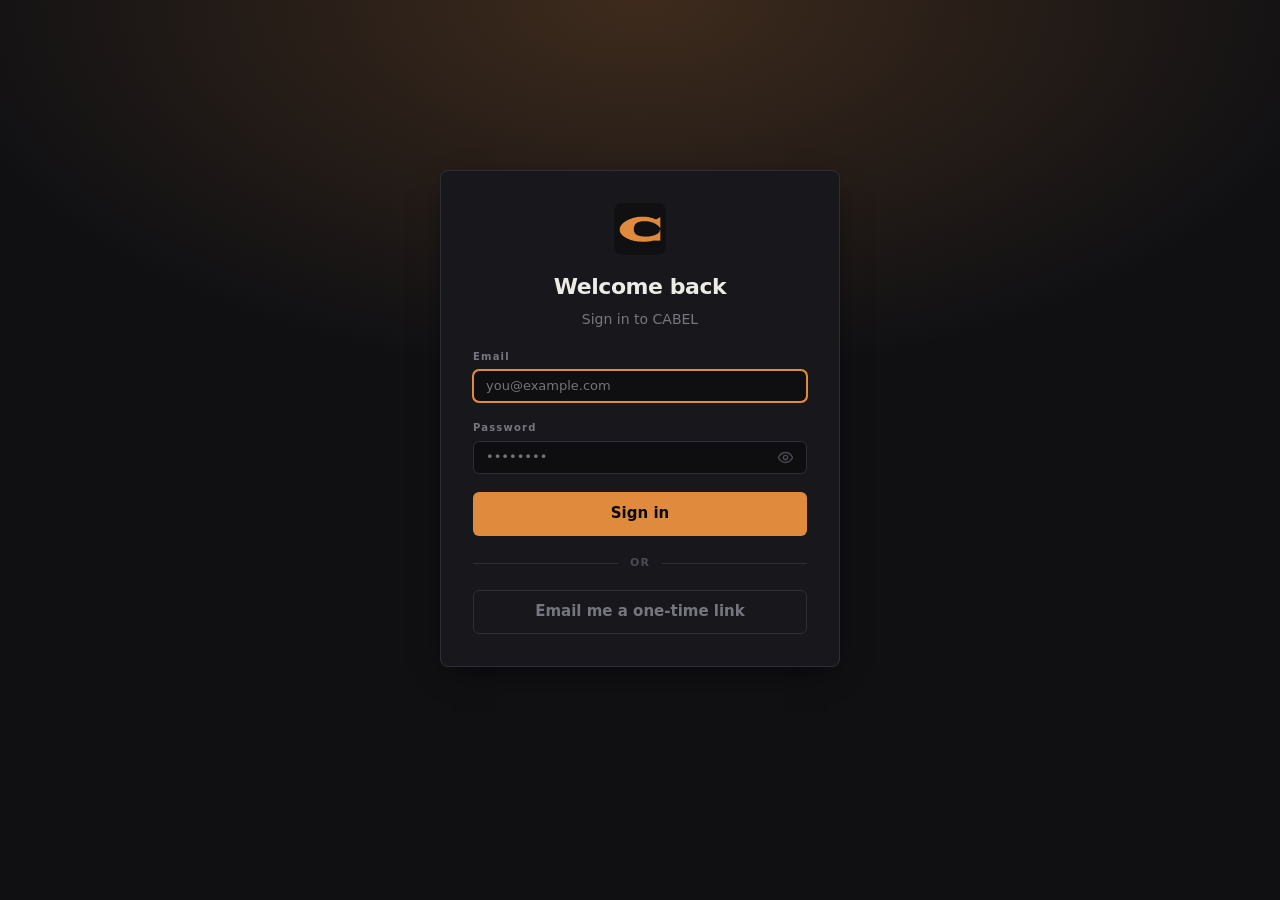
==== bench/index.html @ 90ba2bc7 "deploy from cabel@b7738bf6b4513d000be53dd8ce4eddeb508277c8 abel-cameron/cabel@b7738bf6b4513d000be53d" ====
<!doctype html>
<script type="module" crossorigin src="/bench/assets/index-CCemRium.js"></script>
<link rel="stylesheet" crossorigin href="/bench/assets/index-CZ8LJmXN.css">

<meta charset="utf-8" />
<meta name="viewport" content="width=device-width, initial-scale=1" />
<meta name="theme-color" content="#101013" />
<link rel="manifest" href="/manifest.webmanifest" />
<link rel="icon" href="/icons/favicon-32.png" sizes="32x32" />
<link rel="icon" href="/icons/favicon-16.png" sizes="16x16" />
<link rel="apple-touch-icon" href="/icons/apple-touch-icon.png" />
<meta name="apple-mobile-web-app-capable" content="yes" />
<meta name="apple-mobile-web-app-status-bar-style" content="black-translucent" />
<meta name="apple-mobile-web-app-title" content="CABEL" />
<title>Bench — CABEL</title>
<style>
  /* Inline so the canvas is already the right colour on the very first paint.
     The linked stylesheet arrives too late: until it does the browser paints
     its default white, which reads as a flash on every navigation. */
  :root { color-scheme: dark; background: #101013; }
  :root.light { color-scheme: light; background: #f4f6f9; }

  /* Also inline, and for the same reason: a cross-document view transition is
     only honoured if the opt-in is parsed before the incoming document's first
     render. From the linked stylesheet it sometimes arrives in time and
     sometimes doesn't, which is what made the flash intermittent. */
  @view-transition { navigation: auto; }
</style>
<script>
  // Before first paint, so a light-mode user doesn't see a dark flash while the
  // bundle loads. shell.js re-applies the same class once it's running.
  try {
    if (localStorage.getItem("cabel.theme") === "light")
      document.documentElement.classList.add("light");
  } catch {}
</script>
<div id="app"></div>
<script>
  // Absolute paths above and here: the manifest, icons and worker all live at
  // the deployed root, not under /bench/. They 404 on the dev server, which is
  // harmless.
  if ("serviceWorker" in navigator) {
    addEventListener("load", () => navigator.serviceWorker.register("/sw.js"));
  }
</script>
---- bench/assets/index-CZ8LJmXN.css ----
:root{color-scheme:dark;--ink: #08080a;--coal: #101013;--graphite: #18181c;--iron: #22222a;--steel: #2e2e38;--gunmetal: #4a4a55;--ash: #76767f;--paper: #ecebe5;--sodium: #e08a3e;--sodium-hot: #f4a24f;--sodium-glow: rgba(224, 138, 62, .22);--bg: var(--coal);--bg-sidebar: var(--ink);--bg-surface: var(--graphite);--bg-card: var(--iron);--bg-active: rgba(236, 235, 229, .06);--bg-input: rgba(8, 8, 10, .55);--line: var(--steel);--brand: var(--sodium);--brand-hover: var(--sodium-hot);--brand-glow: var(--sodium-glow);--brand-wash: rgba(224, 138, 62, .09);--on-brand: var(--ink);--text: var(--paper);--text-muted: var(--ash);--text-faint: var(--gunmetal);--danger: #ef4444;--ok: #2fa876;--warn: var(--sodium);--info: #5b8bc4;--pending: #a855f7;--danger-wash: color-mix(in srgb, var(--danger) 14%, transparent);--danger-edge: color-mix(in srgb, var(--danger) 35%, transparent);--danger-text: color-mix(in srgb, var(--danger) 72%, var(--text));--scrim: color-mix(in srgb, var(--ink) 60%, transparent);--font: ui-sans-serif, system-ui, -apple-system, "Segoe UI", Roboto, sans-serif;--font-mono: ui-monospace, SFMono-Regular, Menlo, monospace;--radius-sm: 6px;--radius-md: 8px;--shadow: 0 10px 30px -10px rgba(0, 0, 0, .7);--transition: .2s cubic-bezier(.4, 0, .2, 1);--sidebar-width: 232px;--control-font: 13px;--control-line: 1.45;--control-pad-y: 6px;--control-pad-x: 12px;--control-radius: var(--radius-sm);--pad-surface: 15px 17px;--pad-panel: 15px;--gap-grid: 14px}:root.light{color-scheme:light;--bg: #f4f6f9;--bg-sidebar: #ffffff;--bg-surface: #ffffff;--bg-card: #ffffff;--bg-active: rgba(29, 67, 135, .06);--bg-input: #f0f3f8;--line: rgba(36, 42, 105, .14);--brand: #1d4387;--brand-hover: #242a69;--brand-glow: rgba(29, 67, 135, .15);--brand-wash: rgba(29, 67, 135, .07);--on-brand: #ffffff;--text: #1e2538;--text-muted: #63728e;--text-faint: #94a3b8;--ok: #10b981;--warn: #d08a1a;--pending: #9333ea;--shadow: 0 10px 30px -10px rgba(36, 42, 105, .15)}html{background:var(--bg)}*{box-sizing:border-box;scrollbar-width:thin;scrollbar-color:var(--line) transparent}*::-webkit-scrollbar{width:10px;height:10px}*::-webkit-scrollbar-track{background:transparent}*::-webkit-scrollbar-thumb{background:var(--line);border:2px solid transparent;border-radius:var(--radius-sm);background-clip:padding-box}*::-webkit-scrollbar-thumb:hover{background:var(--text-faint);background-clip:padding-box}body{margin:0;min-height:100dvh;background:var(--bg);color:var(--text);font:16px/1.6 var(--font);cursor:default}input,textarea{cursor:auto}.shell,.auth{-webkit-user-select:none;user-select:none}input,textarea,[contenteditable=true],[contenteditable=plaintext-only],.selectable{-webkit-user-select:text;user-select:text}h1{font-size:20px;font-weight:600;margin:0;letter-spacing:-.01em}p.sub{margin:0 0 22px;color:var(--text-muted);font-size:14px}:focus-visible{outline:2px solid var(--brand);outline-offset:2px}.shell{display:flex;min-height:100dvh}.sidebar{width:var(--sidebar-width);flex:0 0 auto;background:var(--bg-sidebar);border-right:1px solid var(--line);padding:22px 14px;display:flex;flex-direction:column;gap:26px}@media (min-width: 721px){.sidebar{position:sticky;top:0;height:100dvh}.sidebar .nav{flex:1 1 auto;min-height:0;overflow-y:auto}}.brand{display:flex;align-items:center;gap:10px;padding:0 8px;color:var(--text);text-decoration:none;font:600 13px/1 var(--font-mono);letter-spacing:.22em}.brand-mark{width:26px;height:26px;flex:0 0 auto;border-radius:var(--radius-sm);display:block}.nav{display:grid;grid-template-columns:minmax(0,1fr);gap:2px}.nav a{display:flex;align-items:center;gap:10px;min-width:0;padding:9px 10px;border-radius:var(--radius-sm);color:var(--text-muted);text-decoration:none;font-size:14px;font-weight:500;transition:color var(--transition),background var(--transition)}.nav a:before{content:"";width:6px;height:6px;flex:0 0 auto;border-radius:50%;background:currentColor;opacity:.5}.nav a:hover,.nav a.active{background:var(--bg-active);color:var(--text)}.nav a.active:before{background:var(--brand);opacity:1}.nav-sub{display:grid;grid-template-columns:minmax(0,1fr);gap:2px;margin:4px 0 10px 14px;padding-left:8px;border-left:1px solid var(--line)}.nav-sub a{font-size:13px;padding:7px 10px}.nav-sub .nav-label{margin:12px 0 4px}.nav-sub .nav-label:first-child{margin-top:4px}.nav a:has(.nav-code):before{display:none}.nav-text{min-width:0;overflow:hidden;text-overflow:ellipsis;white-space:nowrap}.nav-label{margin:18px 0 6px;padding:0 10px;font-size:10px;font-weight:700;letter-spacing:.12em;color:var(--text-faint)}.nav-label:first-child{margin-top:0}.nav-code{flex:0 0 auto;padding:2px 6px;border:1px solid var(--line);border-radius:var(--radius-sm);background:var(--bg-active);color:var(--text-muted);font:700 10px/1.4 var(--font-mono);letter-spacing:.04em}.nav a.active .nav-code{border-color:var(--brand);color:var(--brand)}.rail-tip{position:fixed;z-index:60;transform:translateY(-50%);padding:5px 9px;border:1px solid var(--line);border-radius:var(--radius-sm);background:var(--bg-surface);color:var(--text);font:600 12px/1.3 var(--font);white-space:nowrap;box-shadow:var(--shadow);opacity:0;pointer-events:none;transition:opacity var(--transition)}.rail-tip.on{opacity:1}@media (max-width: 720px){.rail-tip{display:none}}.sidebar-top{display:flex;align-items:center;justify-content:space-between;gap:10px}.sidebar .nav{flex:1 1 auto;align-content:start}.sidebar-toggle{display:grid;place-items:center;padding:6px;flex:0 0 auto}.sidebar-toggle svg{width:18px;height:18px}.shell.collapsed .sidebar{width:62px;padding:22px 8px;align-items:stretch}.shell.collapsed .sidebar-top{flex-direction:column;gap:14px}.shell.collapsed .brand{justify-content:center;padding:0}.shell.collapsed .brand-text,.shell.collapsed .nav-text,.shell.collapsed .account-email,.shell.collapsed .account-btn .caret{display:none}.shell.collapsed .nav a{justify-content:center;gap:0;padding:9px 0}.shell.collapsed .nav a:before{display:none}.shell.collapsed .nav a:not(:has(.nav-code)):after{content:attr(data-initial);font:700 12px/1 var(--font-mono)}.shell.collapsed .nav-sub{margin:4px 0;padding-left:0;border-left:none}.shell.collapsed .nav-label{height:1px;margin:12px 10px;padding:0;overflow:hidden;text-indent:-999px;background:var(--line)}.shell.collapsed .account-btn{justify-content:center;padding:5px}.shell.collapsed .account-menu{width:248px;min-width:248px}.shell.collapsed .page-title{padding-left:28px}.main{flex:1 1 auto;min-width:0;display:flex;flex-direction:column;background:radial-gradient(70% 45% at 50% 0%,var(--brand-wash),transparent 70%) no-repeat fixed,var(--bg)}.page-title{padding:18px 20px 0;font-size:18px}.shell.collapsed .page-title{padding-left:60px}.content{padding:20px;width:100%;max-width:640px}.dash-head{display:flex;align-items:flex-end;justify-content:space-between;gap:16px;flex-wrap:wrap;margin-bottom:22px}.dash-head h1{font-size:26px;font-weight:700;letter-spacing:-.02em}.dash-head .sub{margin:4px 0 0}.dash{display:grid;grid-template-columns:repeat(3,minmax(0,1fr));gap:var(--gap-grid)}.dash .span-2{grid-column:span 2}.dash .span-3{grid-column:1 / -1}@media (max-width: 1200px){.dash{grid-template-columns:repeat(2,minmax(0,1fr))}.dash .span-2{grid-column:span 1}}@media (max-width: 760px){.dash{grid-template-columns:minmax(0,1fr)}.dash .span-2{grid-column:span 1}}.dash-card{display:flex;flex-direction:column;padding:var(--pad-surface);border:1px solid var(--line);border-radius:var(--radius-md);background:var(--bg-surface);box-shadow:var(--shadow)}.dash-card.is-quiet{align-self:start;padding-block:14px}.dash-card.is-quiet .dash-card-head{margin-bottom:6px}.dash-card.is-quiet .dash-meta{margin-top:10px;padding-top:9px}.dash-card>:last-child{margin-bottom:0}.dash-card-head{display:flex;align-items:center;justify-content:space-between;gap:10px;margin-bottom:14px}.dash-card-head h2{margin:0;font-size:14px;font-weight:700;letter-spacing:.02em}.dash-empty{margin:0;color:var(--text-faint);font-size:13px}.dash-list{list-style:none;margin:0;padding:0;display:grid;grid-template-columns:minmax(0,1fr);gap:2px}.dash-list a{display:flex;align-items:center;gap:10px;min-width:0;padding:9px 10px;margin:0 -10px;border-radius:var(--radius-sm);color:inherit;text-decoration:none}.dash-list a:hover{background:var(--bg-active)}.dash-title{flex:1 1 auto;min-width:0;font-size:14px;overflow:hidden;text-overflow:ellipsis;white-space:nowrap}.dash-list .code-chip,.dash-list .matrix-badge,.dash-list .due,.dash-list .page-count{flex:0 0 auto}.dash-when{flex:0 1 auto;min-width:0;overflow:hidden;text-overflow:ellipsis;white-space:nowrap;font-size:12px;color:var(--text-faint)}.dash-list li.two-up{display:flex;align-items:center;gap:6px}.dash-list li.two-up>a:first-child{flex:1 1 auto;min-width:0}.task-chip{flex:0 0 auto;display:inline-flex;align-items:center;gap:5px;padding:3px 9px;border:1px solid var(--line);border-radius:var(--radius-sm);background:none;color:var(--text-muted);font:inherit;font-size:11px;font-weight:600;line-height:1.6;white-space:nowrap;text-decoration:none;cursor:pointer}.task-chip:hover{border-color:var(--brand);color:var(--brand)}.task-chip[disabled]{opacity:.5;cursor:default}.dash-list a.task-chip{margin:0}.task-chip.linked{border-color:var(--tc);color:var(--tc)}.task-chip.linked:before{content:"";width:7px;height:7px;border-radius:50%;background:var(--tc)}.dash-stats{display:grid;grid-template-columns:repeat(2,minmax(0,1fr));gap:8px}.dash-stat{display:grid;gap:2px;padding:9px 12px;border:1px solid var(--line);border-left:3px solid var(--col-indicator, var(--line));border-radius:var(--radius-sm);background:var(--bg-card);color:inherit;text-decoration:none}.dash-stat:hover{border-color:var(--brand)}.dash-stat b{font-size:19px;font-weight:700;line-height:1.1}.dash-stat span{font-size:11px;font-weight:600;color:var(--text-muted)}.dash-meta{display:flex;flex-wrap:wrap;gap:12px;margin-top:14px;padding-top:12px;border-top:1px solid var(--line);font-size:12px;color:var(--text-muted)}.dash-meta a{color:inherit}.dash-chips{display:flex;flex-wrap:wrap;gap:8px}a.code-chip{text-decoration:none}a.code-chip:hover{border-color:var(--brand);color:var(--brand)}.auth{display:grid;place-items:center;min-height:100dvh;padding:32px 20px calc(32px + 7vh);background:radial-gradient(80% 60% at 50% 0%,var(--brand-glow),transparent 70%),var(--bg)}.auth-card{display:grid;gap:18px;width:100%;max-width:400px;padding:32px;border:1px solid var(--line);border-radius:var(--radius-md);background:var(--bg-surface);box-shadow:var(--shadow)}.auth-head{display:grid;justify-items:center;gap:4px;text-align:center}.auth-mark{border-radius:var(--radius-md);margin-bottom:10px}.auth-head h1{font-size:22px;font-weight:700;letter-spacing:-.02em}.auth-head .sub{margin:0}button.block{width:100%;height:44px;font-size:15px}.input-affix{position:relative}.input-affix input{padding-right:44px}.affix-btn{position:absolute;top:50%;right:6px;transform:translateY(-50%);display:grid;place-items:center;width:32px;height:32px;padding:0;border:none;border-radius:var(--radius-sm);background:none;color:var(--text-faint);cursor:pointer}.affix-btn svg{width:17px;height:17px}.affix-btn:hover{background:var(--bg-active);color:var(--text)}.affix-btn.on{color:var(--brand)}.auth-divider{display:grid;grid-template-columns:1fr auto 1fr;align-items:center;gap:12px;color:var(--text-faint);font-size:11px;font-weight:700;letter-spacing:.1em;text-transform:uppercase}.auth-divider:before,.auth-divider:after{content:"";height:1px;background:var(--line)}.auth-card .msg{margin:0;min-height:0;text-align:center}.auth-card .msg:empty{display:none}.mobile-bar,.sidebar-backdrop{display:none}@media (max-width: 720px){.shell{flex-direction:column}.mobile-bar{display:flex;align-items:center;gap:12px;position:sticky;top:0;z-index:20;padding:10px 14px;background:var(--bg-sidebar);border-bottom:1px solid var(--line)}.mobile-bar .brand{padding:0;font-size:12px}.mobile-bar .brand-mark{width:24px;height:24px}.sidebar{position:fixed;top:0;bottom:0;left:0;z-index:40;width:min(280px,82vw);transform:translate(-100%);transition:transform var(--transition);overflow-y:hidden}.sidebar .nav{flex:1 1 auto;min-height:0;overflow-y:auto}.shell.drawer-open .sidebar{transform:none}.shell.collapsed .sidebar{display:flex;width:min(280px,82vw);padding:22px 14px}.shell.collapsed .brand-text,.shell.collapsed .nav-text{display:initial}.shell.collapsed .nav a{justify-content:flex-start;gap:10px;padding:9px 10px}.shell.collapsed .nav a:not(:has(.nav-code)):after{content:none}.shell.collapsed .nav a:before{display:block}.shell.collapsed .nav-label{height:auto;margin:18px 0 6px;padding:0 10px;text-indent:0;background:none}.shell.collapsed .account-btn{justify-content:flex-start;padding:5px 10px 5px 5px}.shell.collapsed .account-email{display:flex}.shell.collapsed .page-title{padding-left:16px}.sidebar .sidebar-toggle{align-self:flex-end}.sidebar-backdrop{display:block;position:fixed;top:0;right:0;bottom:0;left:0;z-index:30;background:var(--scrim);opacity:0;pointer-events:none;transition:opacity var(--transition)}.shell.drawer-open .sidebar-backdrop{opacity:1;pointer-events:auto}.page-title{padding:18px 16px 0}.content{padding:18px 16px}}@media (prefers-reduced-motion: reduce){.sidebar,.sidebar-backdrop{transition:none}}.account{position:relative;flex:0 0 auto}.account-btn{width:100%;display:flex;align-items:center;gap:8px;padding:5px 10px 5px 5px;border-radius:var(--radius-sm);border:1px solid var(--line);background:var(--bg-surface);color:var(--text-muted);font:600 13px var(--font);cursor:pointer;transition:color var(--transition),border-color var(--transition)}.account-btn:hover{color:var(--text);border-color:var(--brand)}.avatar{width:26px;height:26px;flex:0 0 auto;border-radius:50%;background:var(--brand);color:var(--on-brand);display:flex;align-items:center;justify-content:center;font:700 11px/1 var(--font)}.avatar.lg{width:38px;height:38px;font-size:15px}.account-email{flex:1 1 auto;min-width:0;text-align:left;overflow:hidden;text-overflow:ellipsis;white-space:nowrap}.caret{flex:0 0 auto;color:var(--text-faint);transition:transform var(--transition)}.account.open .caret{transform:rotate(180deg)}.account-menu{position:absolute;bottom:calc(100% + 8px);left:0;min-width:min(248px,100%);width:100%;max-width:calc(100vw - 24px);padding:8px;border:1px solid var(--line);border-radius:var(--radius-md);background:var(--bg-card);box-shadow:var(--shadow);display:none;z-index:10}.account.open .account-menu{display:block}.account-head{display:flex;align-items:center;gap:10px;padding:8px 8px 12px;margin-bottom:6px;border-bottom:1px solid var(--line)}.account-head>div{min-width:0}.account-name,.account-sub{max-width:100%;overflow:hidden;text-overflow:ellipsis;white-space:nowrap}.account-name{font-size:14px;font-weight:600}.account-sub{font-size:12px;color:var(--text-muted)}.account-item{display:flex;align-items:center;gap:10px;width:100%;padding:9px 10px;border:none;border-radius:var(--radius-sm);background:none;color:var(--text-muted);font:600 13px var(--font);text-align:left;cursor:pointer;transition:color var(--transition),background var(--transition)}.account-item:hover{background:var(--bg-active);color:var(--text)}.account-item svg{width:16px;height:16px;flex:0 0 auto;color:var(--text-faint)}.account-item:hover svg{color:var(--brand)}.account-item.danger:hover,.account-item.danger:hover svg{color:var(--danger)}dialog.modal{width:min(380px,calc(100vw - 32px));padding:16px;border:1px solid var(--line);border-radius:var(--radius-md);background:var(--bg-surface);color:var(--text);box-shadow:var(--shadow)}dialog.modal::backdrop{background:var(--scrim)}dialog.modal h2{font-size:15px;font-weight:600;margin:0 0 6px}.panel{padding:var(--pad-panel);border:1px solid var(--line);border-radius:var(--radius-md);background:var(--bg-surface)}.panel h2{font-size:15px;font-weight:600;margin:0 0 6px}a.card{display:block;padding:12px 14px;margin-bottom:10px;border:1px solid var(--line);border-radius:var(--radius-md);background:var(--bg-card);color:inherit;text-decoration:none;transition:border-color var(--transition)}a.card:hover{border-color:var(--brand)}a.card strong{display:block;font-weight:600}a.card span{color:var(--text-muted);font-size:14px}input,button{font:var(--control-font)/var(--control-line) var(--font);border-radius:var(--control-radius);padding:var(--control-pad-y) var(--control-pad-x);border:1px solid var(--line)}input{width:100%;background:var(--bg-input);color:var(--text)}input:focus-visible,select:focus-visible,textarea:focus-visible{border-color:var(--brand);outline-offset:-1px}button{border:none;background:var(--brand);color:var(--on-brand);font-weight:600;cursor:pointer;transition:background var(--transition)}button:hover{background:var(--brand-hover)}button[disabled]{opacity:.55;cursor:default}button.quiet{background:none;color:var(--text-muted);border:1px solid var(--line)}button.quiet:hover{background:var(--bg-active);color:var(--text)}button.link{background:none;border:none;padding:0;font-size:14px;font-weight:400;color:var(--text-muted);text-decoration:underline;cursor:pointer}button.link:hover{background:none;color:var(--text)}select,textarea{font:var(--control-font)/var(--control-line) var(--font);width:100%;padding:var(--control-pad-y) var(--control-pad-x);border:1px solid var(--line);border-radius:var(--control-radius);background:var(--bg-input);color:var(--text)}textarea{resize:vertical;line-height:1.5}button.danger-text{color:var(--danger)}button.danger-text:hover{background:var(--bg-active);color:var(--danger)}.content.wide{max-width:none}:root{--status-todo: var(--gunmetal);--status-in_progress: var(--warn);--status-waiting_on: var(--pending);--status-done: var(--ok);--status-backlog: var(--steel);--status-archived: var(--steel);--result-pass: var(--ok);--result-fail: var(--danger);--result-error: var(--warn);--result-aborted: var(--ash);--result-unknown: var(--gunmetal);--matrix-do: var(--danger);--matrix-schedule: var(--warn);--matrix-delegate: var(--info);--matrix-eliminate: var(--ash);--rsvp-accepted: var(--ok);--rsvp-tentative: var(--info);--rsvp-needs_action: var(--warn);--rsvp-declined: var(--ash);--cat-hardware: hsl(180, 95%, 55%);--cat-software: hsl(250, 95%, 75%);--cat-calibration: hsl(40, 95%, 60%);--cat-admin: hsl(210, 20%, 75%);--cat-priority: hsl(25, 100%, 68%)}:root.light{--status-todo: #1d4387}.view-head{display:flex;align-items:flex-start;justify-content:space-between;gap:16px;flex-wrap:wrap;padding:var(--pad-surface);margin-bottom:var(--gap-grid);border:1px solid var(--line);border-radius:var(--radius-md);background:var(--bg-surface);box-shadow:var(--shadow)}.view-head h2{font-size:16px;font-weight:700;margin:0 0 4px;letter-spacing:-.01em}.view-head p{margin:0;color:var(--text-muted);font-size:13px}.view-head .row{flex:0 0 auto}.view-tabs{display:flex;gap:6px;margin-bottom:var(--gap-grid);flex-wrap:wrap}.tab{flex:0 0 auto;padding:5px 12px;border:1px solid var(--line);border-radius:var(--radius-sm);background:none;color:var(--text-muted);font-size:12px;font-weight:600;white-space:nowrap;cursor:pointer}.tab.on{border-color:var(--brand);color:var(--brand);background:var(--bg-active)}.filter-bar{display:flex;align-items:center;gap:14px;flex-wrap:wrap;padding:10px 14px;margin-bottom:var(--gap-grid);border:1px solid var(--line);border-radius:var(--radius-md);background:var(--bg-surface)}.filter-group{display:flex;align-items:center;gap:8px;flex-wrap:wrap}.filter-bar.one-line{flex-wrap:nowrap;gap:14px}.filter-bar.one-line>*{flex:0 0 auto}.filter-bar.one-line .filter-group{flex-wrap:nowrap}.filter-bar.one-line input,.filter-bar.one-line select,.filter-bar.one-line button{height:32px;padding-top:0;padding-bottom:0}.filter-bar input[type=search]{width:auto;min-width:0;flex:1 1 320px}@media (max-width: 720px){.filter-bar.one-line{flex-wrap:wrap}.filter-bar.one-line input[type=search]{flex:1 1 100%}}.filter-title{font-size:11px;font-weight:700;text-transform:uppercase;letter-spacing:.08em;color:var(--text-muted)}.filter-pill{padding:4px 12px;border:1px solid var(--line);border-radius:var(--radius-sm);background:none;color:var(--text-muted);font-size:12px;font-weight:600;cursor:pointer;transition:color var(--transition),border-color var(--transition)}.filter-pill:hover{color:var(--text)}.filter-pill.on{border-color:var(--brand);color:var(--brand);background:var(--bg-active)}.kanban{display:grid;grid-template-columns:repeat(2,minmax(0,1fr));gap:var(--gap-grid);align-items:start}@media (max-width: 760px){.kanban{grid-template-columns:minmax(0,1fr)}}@media (min-width: 1500px){.kanban{grid-template-columns:repeat(4,minmax(0,1fr))}}.col{display:flex;flex-direction:column;gap:10px;min-height:340px;padding:var(--pad-panel);border:1px solid var(--line);border-radius:var(--radius-md);background:var(--bg-surface);box-shadow:var(--shadow)}.col-head{display:flex;align-items:center;justify-content:space-between;gap:8px;padding-bottom:9px;border-bottom:2px solid var(--col-indicator, var(--line))}.col-title-wrap{display:flex;align-items:center;gap:9px;min-width:0}.col-title{font-size:15px;font-weight:600;letter-spacing:-.01em}.col-count{padding:1px 8px;border:1px solid var(--line);border-radius:var(--radius-sm);background:var(--bg-active);color:var(--text-muted);font-size:11px;font-weight:700}.col-head button{padding:4px 10px;font-size:12px}.col-body{display:flex;flex-direction:column;gap:9px;min-height:340px;border-radius:var(--radius-sm);transition:background var(--transition)}.col-body.drag-over{background:var(--bg-active);outline:2px dashed var(--line);outline-offset:4px}.task{padding:11px 13px;border:1px solid var(--line);border-radius:var(--radius-md);background:var(--bg-card);cursor:grab;box-shadow:0 3px 10px #00000038;transition:transform var(--transition),border-color var(--transition),box-shadow var(--transition)}.task:hover{transform:translateY(-1px);border-color:var(--brand);box-shadow:0 6px 16px #0000004d}.task:active{cursor:grabbing}.task.dragging{opacity:.4}.task-top{display:flex;align-items:flex-start;justify-content:space-between;gap:6px;margin-bottom:6px}.task-title{font-size:14px;font-weight:600;line-height:1.35;margin-bottom:5px}.task-notes{font-size:12px;line-height:1.35;color:var(--text-muted);white-space:pre-wrap;display:-webkit-box;-webkit-line-clamp:2;-webkit-box-orient:vertical;overflow:hidden}.task-foot{display:flex;align-items:center;justify-content:space-between;gap:6px;margin-top:8px;font-size:11px;color:var(--text-faint)}.badge{display:inline-flex;align-items:center;padding:2px 9px;border:1px solid transparent;border-radius:var(--radius-sm);font-size:10px;font-weight:700;text-transform:uppercase;letter-spacing:.06em;white-space:nowrap}.cat-hardware{--cc: var(--cat-hardware)}.cat-software{--cc: var(--cat-software)}.cat-calibration{--cc: var(--cat-calibration)}.cat-admin{--cc: var(--cat-admin)}.cat-priority{--cc: var(--cat-priority)}.cat-hardware,.cat-software,.cat-calibration,.cat-admin,.cat-priority{background:color-mix(in srgb,var(--cc) 12%,transparent);color:var(--cc);border-color:color-mix(in srgb,var(--cc) 35%,transparent)}.matrix-badge{display:inline-flex;align-items:center;padding:2px 8px;border:1px solid var(--mc);border-radius:var(--radius-sm);background:transparent;color:var(--mc);font-size:10px;font-weight:700;text-transform:uppercase;letter-spacing:.04em;white-space:nowrap}.code-chip{padding:2px 7px;border:1px solid var(--line);border-radius:var(--radius-sm);background:var(--bg-active);color:var(--text-muted);font:700 10px/1.4 var(--font-mono);letter-spacing:.04em}.task-foot .right{display:inline-flex;align-items:center;gap:7px}.page-count{display:inline-flex;align-items:center;gap:4px;padding:2px 7px;border-radius:var(--radius-sm);background:var(--brand);color:var(--on-brand);font-size:10px;font-weight:700}.due{padding:2px 8px;border-radius:var(--radius-sm);font-size:10px;font-weight:600;white-space:nowrap}.due.overdue{background:var(--danger-wash);color:var(--danger-text);border:1px solid var(--danger-edge)}.col-empty{display:grid;place-items:center;min-height:110px;border:1px dashed var(--line);border-radius:var(--radius-sm);color:var(--text-faint);font-size:13px}.project-grid{display:grid;grid-template-columns:repeat(2,minmax(0,1fr));gap:var(--gap-grid);align-items:start}@media (max-width: 860px){.project-grid{grid-template-columns:minmax(0,1fr)}}.project-card{display:flex;flex-direction:column;gap:12px;padding:var(--pad-surface);border:1px solid var(--line);border-radius:var(--radius-md);background:var(--bg-surface);box-shadow:var(--shadow)}.project-card-head{display:flex;align-items:center;gap:12px}.project-card-head .code-chip{padding:8px 10px;font-size:12px}.project-card h3{margin:0;font-size:17px;font-weight:700;letter-spacing:-.01em}.project-card .kind{font:700 10px/1 var(--font-mono);letter-spacing:.14em;color:var(--text-faint)}.project-card .blurb{margin:0;color:var(--text-muted);font-size:13px;line-height:1.5}.stat-row{display:grid;grid-template-columns:1fr 1fr;gap:12px}.stat{display:grid;gap:4px;justify-items:center;padding:14px;border:1px solid var(--line);border-radius:var(--radius-sm);background:var(--bg-card)}.stat b{font-size:20px;font-weight:700}.stat b.on{color:var(--brand)}.stat span{font-size:10px;font-weight:700;letter-spacing:.1em;color:var(--text-faint)}.project-card .row{border-top:1px solid var(--line);padding-top:12px}.project-card .row button{padding:6px 12px;font-size:12px}.resource-grid{display:grid;grid-template-columns:repeat(auto-fill,minmax(240px,1fr));gap:12px}.resource-card{display:grid;gap:4px;padding:14px 16px;border:1px solid var(--line);border-radius:var(--radius-sm);background:var(--bg-card);color:inherit;text-decoration:none}.resource-card:hover{border-color:var(--brand)}.resource-card strong{font-size:14px;font-weight:600}.resource-card span{font-size:11px;color:var(--text-faint);overflow:hidden;text-overflow:ellipsis;white-space:nowrap}.table-scroll{overflow-x:auto}.checklist{width:100%;border-collapse:collapse}.checklist th{padding:8px 12px;border-bottom:2px solid var(--line);color:var(--text-muted);font-size:11px;font-weight:700;text-transform:uppercase;letter-spacing:.06em;text-align:left}.checklist td{padding:8px 12px;border-bottom:1px solid var(--line);font-size:14px}.checklist tbody tr{cursor:pointer}.checklist tbody tr:hover{background:var(--bg-active)}.empty-state{padding:28px 16px;text-align:center;color:var(--text-muted);font-size:14px}.toolbar{display:flex;align-items:center;gap:10px;flex-wrap:wrap;margin-bottom:16px}.toolbar select{width:auto;min-width:180px}.toolbar-gap{flex:1 1 auto}.toggle{display:flex;align-items:center;gap:7px;color:var(--text-muted);font-size:14px;cursor:pointer}.toggle input{width:auto;accent-color:var(--brand)}.field-row{display:flex;gap:10px}dialog.modal.wide{width:min(520px,calc(100vw - 32px))}dialog.modal.editor{width:min(880px,calc(100vw - 32px));max-height:calc(100dvh - 48px);padding:0}dialog.modal.editor[open]{display:flex;flex-direction:column}.modal-head{display:flex;align-items:center;justify-content:space-between;gap:12px;padding:12px 16px;border-bottom:1px solid var(--line)}.modal-head h2{margin:0;font-size:16px;font-weight:700;letter-spacing:-.01em}.icon-btn{padding:4px 9px;border:none;border-radius:var(--radius-sm);background:none;color:var(--text-muted);font-size:18px;line-height:1;cursor:pointer}.icon-btn:hover{background:var(--bg-active);color:var(--text)}.modal-body{flex:1 1 auto;overflow-y:auto;display:grid;grid-template-columns:minmax(0,1fr) minmax(0,1fr);gap:18px;padding:16px}@media (max-width: 760px){.modal-body{grid-template-columns:minmax(0,1fr)}}.modal-foot{display:flex;align-items:center;gap:10px;padding:11px 16px;border-top:1px solid var(--line)}.modal-foot .msg{margin:0;min-height:0}.form-col{display:grid;gap:12px;align-content:start}.field{display:grid;gap:5px}.field>.label{display:flex;align-items:center;justify-content:space-between;gap:8px;font-size:10px;font-weight:700;letter-spacing:.12em;color:var(--text-muted)}.created{font-size:12px;color:var(--text-faint)}.chip-set{display:flex;flex-wrap:wrap;gap:8px}.chip-toggle{padding:6px 13px;border:1px solid var(--line);border-radius:var(--radius-sm);background:none;color:var(--text-muted);font-size:11px;font-weight:700;text-transform:uppercase;letter-spacing:.06em;cursor:pointer}.chip-toggle:hover{color:var(--text)}.chip-toggle.on{border-color:currentColor;background:var(--bg-active)}.chip-toggle.on.cat-hardware,.chip-toggle.on.cat-software,.chip-toggle.on.cat-calibration,.chip-toggle.on.cat-admin,.chip-toggle.on.cat-priority{color:var(--cc)}.matrix{display:grid;grid-template-columns:16px 1fr 1fr;grid-template-rows:auto 1fr 1fr;gap:6px}.matrix-col-label,.matrix-row-label{font-size:9px;font-weight:700;letter-spacing:.1em;color:var(--text-faint);display:flex;align-items:center;justify-content:center}.matrix-row-label{writing-mode:vertical-rl;transform:rotate(180deg)}.matrix-cell{display:grid;gap:2px;place-content:center;padding:12px 8px;border:1px solid var(--line);border-radius:var(--radius-sm);background:var(--bg-card);cursor:pointer;text-align:center;transition:border-color var(--transition),background var(--transition)}.matrix-cell:hover{border-color:var(--text-faint)}.matrix-cell.on{border-color:var(--brand);background:var(--bg-active)}.matrix-cell b{font-size:13px;font-weight:700;color:var(--mc)}.matrix-cell span{font-size:10px;color:var(--text-muted)}.pages-col{display:flex;flex-direction:column;gap:14px;padding:18px;border:1px solid var(--line);border-radius:var(--radius-md);background:var(--bg-card)}.pages-hint{margin:auto 0;text-align:center;color:var(--text-muted);font-size:13px}.pages-hint p{margin:0 0 14px}.count-badge{display:inline-grid;place-items:center;min-width:20px;height:20px;padding:0 6px;margin-left:8px;border-radius:var(--radius-sm);background:#00000047;font-size:11px;font-weight:700}.canvas-bar{display:flex;align-items:center;gap:8px;flex-wrap:wrap;padding:10px 14px;margin-bottom:12px;border:1px solid var(--line);border-radius:var(--radius-md);background:var(--bg-surface)}.canvas-bar button,.canvas-bar select{height:34px;padding:0 11px;font-size:13px;width:auto}.canvas-name{font-size:14px;font-weight:600}.quiet-link{color:var(--text-muted);text-decoration:none;font-size:13px;font-weight:600}.quiet-link:hover{color:var(--text)}.zoom-label{min-width:46px;text-align:center;font:600 12px var(--font-mono);color:var(--text-muted)}.draw-bar[hidden]{display:none}.draw-bar{border-color:var(--brand)}.draw-bar .ink-swatch{height:26px;width:26px;padding:0}.draw-bar .ink-width{width:100px}.canvas-viewport.drawing .canvas-item{pointer-events:none}.canvas-viewport.drawing .handle{display:none}.ink-overlay{position:absolute;top:0;right:0;bottom:0;left:0;z-index:9999;touch-action:none;cursor:crosshair}.canvas-workspace{display:grid;grid-template-columns:minmax(0,1fr) 260px;gap:14px}@media (max-width: 900px){.canvas-workspace{grid-template-columns:minmax(0,1fr)}}.canvas-viewport{position:relative;height:calc(100dvh - 190px);min-height:420px;overflow:hidden;border:1px solid var(--line);border-radius:var(--radius-md);background:var(--bg);touch-action:none}.canvas-surface{position:absolute;top:0;left:0;transform-origin:0 0;background-color:var(--bg-surface);box-shadow:var(--shadow)}.canvas-surface.bg-peg{background-image:radial-gradient(circle,var(--line) 1.5px,transparent 1.6px);background-size:32px 32px}.canvas-surface.bg-square-grid{background-image:linear-gradient(to right,var(--line) 1px,transparent 1px),linear-gradient(to bottom,var(--line) 1px,transparent 1px);background-size:40px 40px}.canvas-surface.bg-lined-paper{background-image:linear-gradient(to bottom,transparent 27px,var(--line) 28px);background-size:100% 28px}.marquee{position:absolute;border:1px dashed var(--brand);background:var(--brand-glow);pointer-events:none}.canvas-item{position:absolute;--item-color: var(--text);--item-bg: var(--bg-card);--item-border: var(--line);--item-radius: 0px;--item-font-size: 16px;--item-align: left;cursor:grab}.canvas-item.selected{outline:2px solid var(--brand);outline-offset:2px}.canvas-item .item-text{width:100%;height:100%;padding:14px 16px;overflow:hidden;color:var(--item-color);background:var(--item-bg);border:1px solid var(--item-border);border-radius:var(--item-radius);font-size:var(--item-font-size);text-align:var(--item-align);line-height:1.35;white-space:pre-wrap;word-break:break-word}.canvas-item .item-text[contenteditable=plaintext-only]{cursor:text;outline:2px solid var(--brand)}.canvas-item .item-ink{width:100%;height:100%}.canvas-item .item-ink canvas{width:100%;height:100%;display:block}.canvas-item .item-photo{width:100%;height:100%}.photo-frame{width:100%;height:100%;background-color:var(--iron);background-repeat:no-repeat;border-radius:var(--item-radius)}.photo-polaroid .item-photo{padding:10px 10px 34px;background:var(--paper);box-shadow:0 6px 16px #0006}.photo-gallery .item-photo{padding:6px;background:var(--ink);border:5px double var(--paper)}.photo-rounded .photo-frame{border-radius:12px;box-shadow:0 4px 10px #00000052}.canvas-viewport.cropping .canvas-item:not(.selected){opacity:.35;pointer-events:none}.canvas-viewport.cropping .canvas-item.selected{cursor:move}.canvas-viewport.cropping .handle{display:none}.text-postit .item-text{background:#f4df84;color:#2a2a1f;border:none;box-shadow:5px 5px #00000047}.text-index-card .item-text{background:repeating-linear-gradient(to bottom,#ecebe5 0,#ecebe5 26px,#9fc7df 27px);color:#22222a;border:none;border-top:4px solid var(--brand)}.text-paper-card .item-text{background:linear-gradient(105deg,#ecebe5,#d8d6cf);color:#22222a;border:1px solid #c8c7c0;box-shadow:3px 4px #0000002e}.text-quote .item-text{background:transparent;border:none;border-left:5px solid var(--brand);font-style:italic;color:var(--text)}.banner .item-text{display:grid;place-content:center;font-weight:700;letter-spacing:.04em}.banner-ribbon .item-text{background:var(--brand);color:var(--on-brand);border:none;clip-path:polygon(0 0,100% 0,94% 50%,100% 100%,0 100%,6% 50%)}.banner-label .item-text{background:var(--graphite);color:var(--paper);border:3px double var(--paper)}.banner-outline .item-text{background:transparent;border:3px solid var(--brand);color:var(--brand)}.banner-underline .item-text{background:transparent;border:none;border-bottom:5px solid var(--brand);color:var(--text)}.item-mount{position:absolute;top:0;right:0;bottom:0;left:0;pointer-events:none}.mount-masking-tape .item-mount:before{content:"";position:absolute;left:30%;top:-10px;width:40%;height:22px;background:#e0c48bbf;border:1px solid rgba(255,248,220,.34);transform:rotate(-3deg)}.mount-push-pin .item-mount:before{content:"";position:absolute;left:50%;top:-9px;width:16px;height:16px;margin-left:-8px;border-radius:50%;background:radial-gradient(circle at 35% 30%,#f4a24f,#a0511c);box-shadow:0 3px 6px #00000073}.mount-binder-clip .item-mount:before{content:"";position:absolute;left:50%;top:-12px;width:40px;height:18px;margin-left:-20px;border-radius:3px;background:linear-gradient(#3a3a44,#22222a);box-shadow:0 3px 6px #00000073}.handle{position:absolute;width:14px;height:14px;border:2px solid var(--brand);border-radius:50%;background:var(--bg);opacity:0;pointer-events:none}.canvas-item.selected .handle{opacity:1;pointer-events:auto}.handle.resize{right:-8px;bottom:-8px;cursor:nwse-resize}.handle.rotate{left:50%;top:-26px;margin-left:-7px;cursor:grab}.inspector{display:grid;gap:14px;align-content:start;padding:16px;border:1px solid var(--line);border-radius:var(--radius-md);background:var(--bg-surface);height:fit-content}.inspector .chip-toggle{font-size:10px;padding:5px 10px}.inspector input[type=color]{width:100%;height:34px;padding:2px}.inspector input[type=range]{width:100%;accent-color:var(--brand)}.section-head{font-size:15px;font-weight:600;margin:20px 0 10px}.toolbar input[type=date]{width:auto}.pages{display:flex;flex-wrap:wrap;gap:12px}.page-tile{display:grid;gap:8px;padding:8px;border:1px solid var(--line);border-radius:var(--radius-md);background:var(--bg-card);color:inherit;cursor:pointer;transition:border-color var(--transition)}.page-tile:hover{border-color:var(--brand)}.page-tile canvas{display:block;width:132px;height:187px;border-radius:var(--radius-sm);background:#fff}.page-tile span{font-size:12px;color:var(--text);max-width:132px;overflow:hidden;text-overflow:ellipsis;white-space:nowrap}.page-tile small{margin-top:-4px;font-size:11px;color:var(--text-muted);max-width:132px;overflow:hidden;text-overflow:ellipsis;white-space:nowrap}.page-tile small.faint{margin-top:-6px;color:var(--text-faint)}.page-tile.new{display:grid;place-items:center;width:150px;height:211px;border-style:dashed;color:var(--text-muted);font-size:13px;font-weight:600}dialog.ink-editor{width:100vw;max-width:100vw;height:100dvh;max-height:100dvh;margin:0;padding:0;border:none;background:var(--bg);color:var(--text)}dialog.ink-editor[open]{display:flex;flex-direction:column}dialog.ink-editor{user-select:none;-webkit-user-select:none;-webkit-touch-callout:none}dialog.ink-editor .ink-title{user-select:text;-webkit-user-select:text}dialog.ink-editor button,dialog.ink-editor select{touch-action:manipulation}.ink-pen-only.on{border-color:var(--brand);color:var(--brand)}dialog.ink-editor::backdrop{background:var(--bg)}.ink-bar{display:flex;align-items:center;gap:10px;flex-wrap:nowrap;padding:10px 14px;border-bottom:1px solid var(--line);background:var(--bg-sidebar)}.ink-bar-scroll{flex:1 1 auto;min-width:0;display:flex;align-items:center;gap:8px;overflow-x:auto}.ink-bar-scroll>*{flex:0 0 auto}.ink-bar-fixed{flex:0 0 auto;display:flex;align-items:center;gap:8px}@media (max-width: 720px){.ink-bar{flex-wrap:wrap;padding:8px 10px}.ink-bar-scroll{flex:1 1 100%}.ink-bar-fixed{flex:1 1 100%;flex-wrap:wrap;justify-content:flex-end;gap:6px}}.ink-titles{display:grid}.ink-subtitle{padding-left:11px;font-size:11px;color:var(--text-faint)}.ink-title{width:200px;padding:7px 11px;background:var(--bg-input);border:1px solid var(--line);border-radius:var(--radius-sm);color:var(--text)}.ink-tools,.ink-swatches{display:flex;gap:4px}.ink-tool{padding:7px 11px;font-size:13px}.ink-tool.on{border-color:var(--brand);color:var(--brand)}.ink-swatch{width:26px;height:26px;padding:0;border-radius:50%;border:2px solid transparent;cursor:pointer}.ink-swatch.on{border-color:var(--text)}.ink-width{width:110px;accent-color:var(--brand)}.ink-background{width:auto;padding:7px 11px;font-size:13px}.ink-bar .msg{margin:0;min-height:0}.ink-zoom{display:flex;align-items:center;gap:2px}.ink-zoom button{padding:7px 10px;font-size:13px}.ink-zoom-fit{min-width:56px;font-variant-numeric:tabular-nums}.ink-viewport{flex:1 1 auto;position:relative;overflow:hidden;background:#d9dee8;background-image:radial-gradient(circle at 1px 1px,rgba(15,23,42,.13) 1px,transparent 0);background-size:18px 18px;touch-action:none;cursor:crosshair;overscroll-behavior:contain;-webkit-tap-highlight-color:transparent}.ink-stage{position:absolute;left:0;top:0;transform-origin:0 0;background:#fff;box-shadow:0 10px 34px #0f172a59;will-change:transform}.ink-canvas{display:block;background:#fff;pointer-events:none}@media (max-width: 720px){.ink-title{width:130px}.ink-zoom-fit{min-width:48px}}.stack{display:grid;gap:10px}.row{display:flex;gap:10px;align-items:center;flex-wrap:wrap}.msg{margin-top:14px;min-height:20px;font-size:14px;color:var(--text-muted)}.msg.error{color:var(--danger)}.count{margin:8px 0 20px;font:500 56px/1 var(--font-mono);color:var(--brand);text-shadow:0 0 24px var(--brand-glow)}
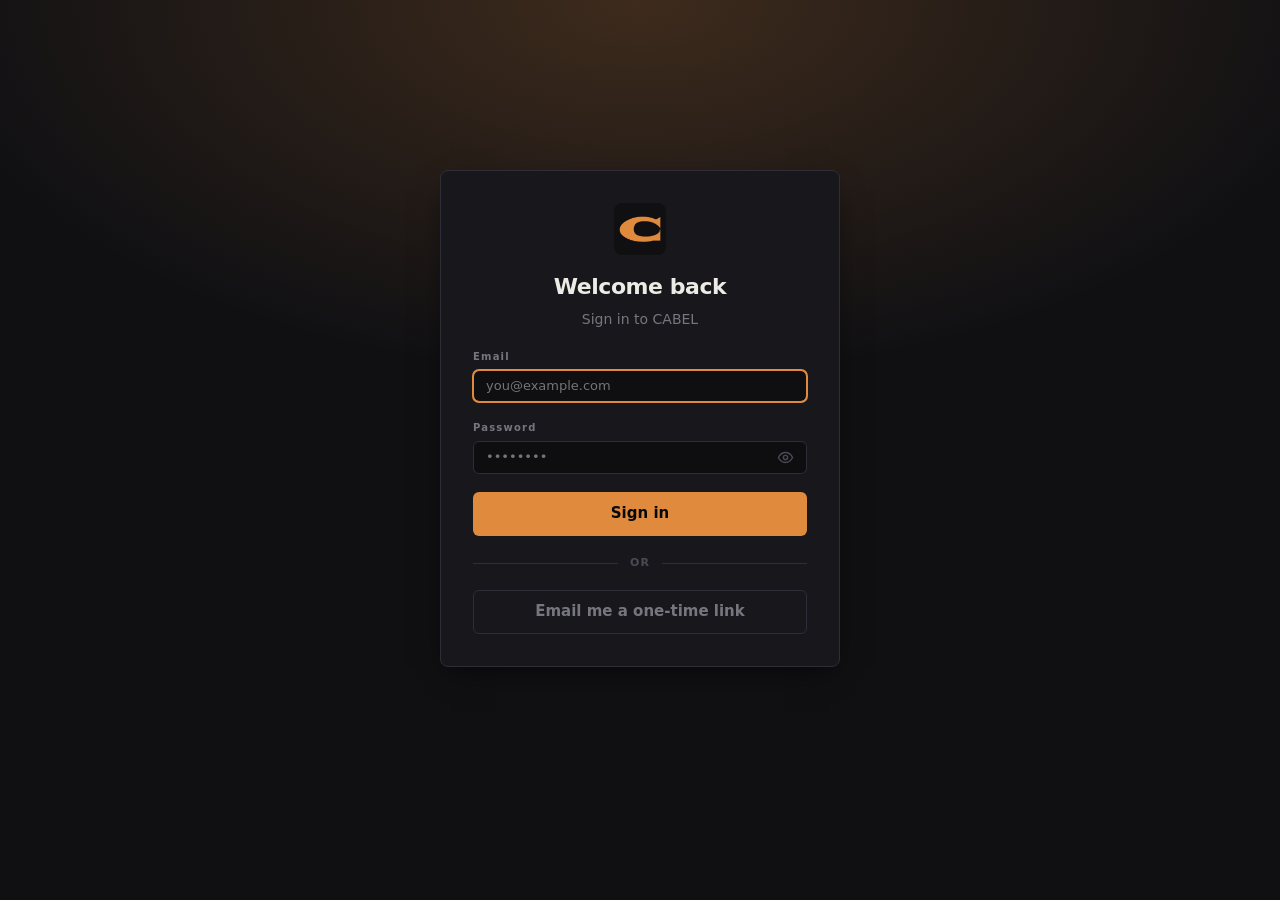
==== commit 809ce657: "deploy from cabel@7b624dbe6b6d03d1bc7c3759a5d2b2da372ff53b abel-cameron/cabel@7b624dbe6b6d03d1bc7c37" ====
--- a/bench/index.html
+++ b/bench/index.html
@@ -1,6 +1,6 @@
 <!doctype html>
-<script type="module" crossorigin src="/bench/assets/index-CCemRium.js"></script>
-<link rel="stylesheet" crossorigin href="/bench/assets/index-CZ8LJmXN.css">
+<script type="module" crossorigin src="/bench/assets/index-BEd1avlm.js"></script>
+<link rel="stylesheet" crossorigin href="/bench/assets/index-CFZleDTr.css">
 
 <meta charset="utf-8" />
 <meta name="viewport" content="width=device-width, initial-scale=1" />
--- a/bench/assets/index-CFZleDTr.css
+++ b/bench/assets/index-CFZleDTr.css
@@ -0,0 +1 @@
+:root{color-scheme:dark;--ink: #08080a;--coal: #101013;--graphite: #18181c;--iron: #22222a;--steel: #2e2e38;--gunmetal: #4a4a55;--ash: #76767f;--paper: #ecebe5;--sodium: #e08a3e;--sodium-hot: #f4a24f;--sodium-glow: rgba(224, 138, 62, .22);--bg: var(--coal);--bg-sidebar: var(--ink);--bg-surface: var(--graphite);--bg-card: var(--iron);--bg-active: rgba(236, 235, 229, .06);--bg-input: rgba(8, 8, 10, .55);--line: var(--steel);--brand: var(--sodium);--brand-hover: var(--sodium-hot);--brand-glow: var(--sodium-glow);--brand-wash: rgba(224, 138, 62, .09);--on-brand: var(--ink);--text: var(--paper);--text-muted: var(--ash);--text-faint: var(--gunmetal);--danger: #ef4444;--ok: #2fa876;--warn: var(--sodium);--info: #5b8bc4;--pending: #a855f7;--danger-wash: color-mix(in srgb, var(--danger) 14%, transparent);--danger-edge: color-mix(in srgb, var(--danger) 35%, transparent);--danger-text: color-mix(in srgb, var(--danger) 72%, var(--text));--scrim: color-mix(in srgb, var(--ink) 60%, transparent);--font: ui-sans-serif, system-ui, -apple-system, "Segoe UI", Roboto, sans-serif;--font-mono: ui-monospace, SFMono-Regular, Menlo, monospace;--radius-sm: 6px;--radius-md: 8px;--shadow: 0 10px 30px -10px rgba(0, 0, 0, .7);--transition: .2s cubic-bezier(.4, 0, .2, 1);--sidebar-width: 232px;--control-font: 13px;--control-line: 1.45;--control-pad-y: 6px;--control-pad-x: 12px;--control-radius: var(--radius-sm);--pad-surface: 15px 17px;--pad-panel: 15px;--gap-grid: 14px}:root.light{color-scheme:light;--bg: #f4f6f9;--bg-sidebar: #ffffff;--bg-surface: #ffffff;--bg-card: #ffffff;--bg-active: rgba(29, 67, 135, .06);--bg-input: #f0f3f8;--line: rgba(36, 42, 105, .14);--brand: #1d4387;--brand-hover: #242a69;--brand-glow: rgba(29, 67, 135, .15);--brand-wash: rgba(29, 67, 135, .07);--on-brand: #ffffff;--text: #1e2538;--text-muted: #63728e;--text-faint: #94a3b8;--ok: #10b981;--warn: #d08a1a;--pending: #9333ea;--shadow: 0 10px 30px -10px rgba(36, 42, 105, .15)}html{background:var(--bg)}*{box-sizing:border-box;scrollbar-width:thin;scrollbar-color:var(--line) transparent}*::-webkit-scrollbar{width:10px;height:10px}*::-webkit-scrollbar-track{background:transparent}*::-webkit-scrollbar-thumb{background:var(--line);border:2px solid transparent;border-radius:var(--radius-sm);background-clip:padding-box}*::-webkit-scrollbar-thumb:hover{background:var(--text-faint);background-clip:padding-box}body{margin:0;min-height:100dvh;background:var(--bg);color:var(--text);font:16px/1.6 var(--font);cursor:default}input,textarea{cursor:auto}.shell,.auth{-webkit-user-select:none;user-select:none}input,textarea,[contenteditable=true],[contenteditable=plaintext-only],.selectable{-webkit-user-select:text;user-select:text}h1{font-size:20px;font-weight:600;margin:0;letter-spacing:-.01em}p.sub{margin:0 0 22px;color:var(--text-muted);font-size:14px}:focus-visible{outline:2px solid var(--brand);outline-offset:2px}.shell{display:flex;min-height:100dvh}.sidebar{width:var(--sidebar-width);flex:0 0 auto;background:var(--bg-sidebar);border-right:1px solid var(--line);padding:22px 14px;display:flex;flex-direction:column;gap:26px}@media (min-width: 721px){.sidebar{position:sticky;top:0;height:100dvh}.sidebar .nav{flex:1 1 auto;min-height:0;overflow-y:auto}}.brand{display:flex;align-items:center;gap:10px;padding:0 8px;color:var(--text);text-decoration:none;font:600 13px/1 var(--font-mono);letter-spacing:.22em}.brand-mark{width:26px;height:26px;flex:0 0 auto;border-radius:var(--radius-sm);display:block}.nav{display:grid;grid-template-columns:minmax(0,1fr);gap:2px}.nav a{display:flex;align-items:center;gap:10px;min-width:0;padding:9px 10px;border-radius:var(--radius-sm);color:var(--text-muted);text-decoration:none;font-size:14px;font-weight:500;transition:color var(--transition),background var(--transition)}.nav a:before{content:"";width:6px;height:6px;flex:0 0 auto;border-radius:50%;background:currentColor;opacity:.5}.nav a:hover,.nav a.active{background:var(--bg-active);color:var(--text)}.nav a.active:before{background:var(--brand);opacity:1}.nav-sub{display:grid;grid-template-columns:minmax(0,1fr);gap:2px;margin:4px 0 10px 14px;padding-left:8px;border-left:1px solid var(--line)}.nav-sub a{font-size:13px;padding:7px 10px}.nav-sub .nav-label{margin:12px 0 4px}.nav-sub .nav-label:first-child{margin-top:4px}.nav a:has(.nav-code):before{display:none}.nav-text{min-width:0;overflow:hidden;text-overflow:ellipsis;white-space:nowrap}.nav-label{margin:18px 0 6px;padding:0 10px;font-size:10px;font-weight:700;letter-spacing:.12em;color:var(--text-faint)}.nav-label:first-child{margin-top:0}.nav-code{flex:0 0 auto;padding:2px 6px;border:1px solid var(--line);border-radius:var(--radius-sm);background:var(--bg-active);color:var(--text-muted);font:700 10px/1.4 var(--font-mono);letter-spacing:.04em}.nav a.active .nav-code{border-color:var(--brand);color:var(--brand)}.rail-tip{position:fixed;z-index:60;transform:translateY(-50%);padding:5px 9px;border:1px solid var(--line);border-radius:var(--radius-sm);background:var(--bg-surface);color:var(--text);font:600 12px/1.3 var(--font);white-space:nowrap;box-shadow:var(--shadow);opacity:0;pointer-events:none;transition:opacity var(--transition)}.rail-tip.on{opacity:1}@media (max-width: 720px){.rail-tip{display:none}}.sidebar-top{display:flex;align-items:center;justify-content:space-between;gap:10px}.sidebar .nav{flex:1 1 auto;align-content:start}.sidebar-toggle{display:grid;place-items:center;padding:6px;flex:0 0 auto}.sidebar-toggle svg{width:18px;height:18px}.shell.collapsed .sidebar{width:62px;padding:22px 8px;align-items:stretch}.shell.collapsed .sidebar-top{flex-direction:column;gap:14px}.shell.collapsed .brand{justify-content:center;padding:0}.shell.collapsed .brand-text,.shell.collapsed .nav-text,.shell.collapsed .account-email,.shell.collapsed .account-btn .caret{display:none}.shell.collapsed .nav a{justify-content:center;gap:0;padding:9px 0}.shell.collapsed .nav a:before{display:none}.shell.collapsed .nav a:not(:has(.nav-code)):after{content:attr(data-initial);font:700 12px/1 var(--font-mono)}.shell.collapsed .nav-sub{margin:4px 0;padding-left:0;border-left:none}.shell.collapsed .nav-label{height:1px;margin:12px 10px;padding:0;overflow:hidden;text-indent:-999px;background:var(--line)}.shell.collapsed .account-btn{justify-content:center;padding:5px}.shell.collapsed .account-menu{width:248px;min-width:248px}.main{flex:1 1 auto;min-width:0;display:flex;flex-direction:column;background:radial-gradient(70% 45% at 50% 0%,var(--brand-wash),transparent 70%) no-repeat fixed,var(--bg)}.content{padding:20px;width:100%;max-width:640px}.dash{display:grid;grid-template-columns:repeat(3,minmax(0,1fr));gap:var(--gap-grid)}.dash .span-2{grid-column:span 2}.dash .span-3{grid-column:1 / -1}@media (max-width: 1200px){.dash{grid-template-columns:repeat(2,minmax(0,1fr))}.dash .span-2{grid-column:span 1}}@media (max-width: 760px){.dash{grid-template-columns:minmax(0,1fr)}.dash .span-2{grid-column:span 1}}.dash-card{display:flex;flex-direction:column;padding:var(--pad-surface);border:1px solid var(--line);border-radius:var(--radius-md);background:var(--bg-surface);box-shadow:var(--shadow)}.dash-card.is-quiet{align-self:start;padding-block:14px}.dash-card.is-quiet .dash-card-head{margin-bottom:6px}.dash-card.is-quiet .dash-meta{margin-top:10px;padding-top:9px}.dash-card>:last-child{margin-bottom:0}.dash-card-head{display:flex;align-items:center;justify-content:space-between;gap:10px;margin-bottom:14px}.dash-card-head h2{margin:0;font-size:14px;font-weight:700;letter-spacing:.02em}.dash-empty{margin:0;color:var(--text-faint);font-size:13px}.dash-list{list-style:none;margin:0;padding:0;display:grid;grid-template-columns:minmax(0,1fr);gap:2px}.dash-list a{display:flex;align-items:center;gap:10px;min-width:0;padding:9px 10px;margin:0 -10px;border-radius:var(--radius-sm);color:inherit;text-decoration:none}.dash-list a:hover{background:var(--bg-active)}.dash-title{flex:1 1 auto;min-width:0;font-size:14px;overflow:hidden;text-overflow:ellipsis;white-space:nowrap}.dash-list .code-chip,.dash-list .matrix-badge,.dash-list .due,.dash-list .page-count{flex:0 0 auto}.dash-when{flex:0 1 auto;min-width:0;overflow:hidden;text-overflow:ellipsis;white-space:nowrap;font-size:12px;color:var(--text-faint)}.dash-list li.two-up{display:flex;align-items:center;gap:6px}.dash-list li.two-up>a:first-child{flex:1 1 auto;min-width:0}.task-chip{flex:0 0 auto;display:inline-flex;align-items:center;gap:5px;padding:3px 9px;border:1px solid var(--line);border-radius:var(--radius-sm);background:none;color:var(--text-muted);font:inherit;font-size:11px;font-weight:600;line-height:1.6;white-space:nowrap;text-decoration:none;cursor:pointer}.task-chip:hover{border-color:var(--brand);color:var(--brand)}.task-chip[disabled]{opacity:.5;cursor:default}.dash-list a.task-chip{margin:0}.task-chip.linked{border-color:var(--tc);color:var(--tc)}.task-chip.linked:before{content:"";width:7px;height:7px;border-radius:50%;background:var(--tc)}.dash-stats{display:grid;grid-template-columns:repeat(2,minmax(0,1fr));gap:8px}.dash-stat{display:grid;gap:2px;padding:9px 12px;border:1px solid var(--line);border-left:3px solid var(--col-indicator, var(--line));border-radius:var(--radius-sm);background:var(--bg-card);color:inherit;text-decoration:none}.dash-stat:hover{border-color:var(--brand)}.dash-stat b{font-size:19px;font-weight:700;line-height:1.1}.dash-stat span{font-size:11px;font-weight:600;color:var(--text-muted)}.dash-meta{display:flex;flex-wrap:wrap;gap:12px;margin-top:14px;padding-top:12px;border-top:1px solid var(--line);font-size:12px;color:var(--text-muted)}.dash-meta a{color:inherit}.dash-chips{display:flex;flex-wrap:wrap;gap:8px}a.code-chip{text-decoration:none}a.code-chip:hover{border-color:var(--brand);color:var(--brand)}.auth{display:grid;place-items:center;min-height:100dvh;padding:32px 20px calc(32px + 7vh);background:radial-gradient(80% 60% at 50% 0%,var(--brand-glow),transparent 70%),var(--bg)}.auth-card{display:grid;gap:18px;width:100%;max-width:400px;padding:32px;border:1px solid var(--line);border-radius:var(--radius-md);background:var(--bg-surface);box-shadow:var(--shadow)}.auth-head{display:grid;justify-items:center;gap:4px;text-align:center}.auth-mark{border-radius:var(--radius-md);margin-bottom:10px}.auth-head h1{font-size:22px;font-weight:700;letter-spacing:-.02em}.auth-head .sub{margin:0}button.block{width:100%;height:44px;font-size:15px}.input-affix{position:relative}.input-affix input{padding-right:44px}.affix-btn{position:absolute;top:50%;right:6px;transform:translateY(-50%);display:grid;place-items:center;width:32px;height:32px;padding:0;border:none;border-radius:var(--radius-sm);background:none;color:var(--text-faint);cursor:pointer}.affix-btn svg{width:17px;height:17px}.affix-btn:hover{background:var(--bg-active);color:var(--text)}.affix-btn.on{color:var(--brand)}.auth-divider{display:grid;grid-template-columns:1fr auto 1fr;align-items:center;gap:12px;color:var(--text-faint);font-size:11px;font-weight:700;letter-spacing:.1em;text-transform:uppercase}.auth-divider:before,.auth-divider:after{content:"";height:1px;background:var(--line)}.auth-card .msg{margin:0;min-height:0;text-align:center}.auth-card .msg:empty{display:none}.mobile-bar,.sidebar-backdrop{display:none}@media (max-width: 720px){.shell{flex-direction:column}.mobile-bar{display:flex;align-items:center;gap:12px;position:sticky;top:0;z-index:20;padding:10px 14px;background:var(--bg-sidebar);border-bottom:1px solid var(--line)}.mobile-bar .brand{padding:0;font-size:12px}.mobile-bar .brand-mark{width:24px;height:24px}.sidebar{position:fixed;top:0;bottom:0;left:0;z-index:40;width:min(280px,82vw);transform:translate(-100%);transition:transform var(--transition);overflow-y:hidden}.sidebar .nav{flex:1 1 auto;min-height:0;overflow-y:auto}.shell.drawer-open .sidebar{transform:none}.shell.collapsed .sidebar{display:flex;width:min(280px,82vw);padding:22px 14px}.shell.collapsed .brand-text,.shell.collapsed .nav-text{display:initial}.shell.collapsed .nav a{justify-content:flex-start;gap:10px;padding:9px 10px}.shell.collapsed .nav a:not(:has(.nav-code)):after{content:none}.shell.collapsed .nav a:before{display:block}.shell.collapsed .nav-label{height:auto;margin:18px 0 6px;padding:0 10px;text-indent:0;background:none}.shell.collapsed .account-btn{justify-content:flex-start;padding:5px 10px 5px 5px}.shell.collapsed .account-email{display:flex}.sidebar .sidebar-toggle{align-self:flex-end}.sidebar-backdrop{display:block;position:fixed;top:0;right:0;bottom:0;left:0;z-index:30;background:var(--scrim);opacity:0;pointer-events:none;transition:opacity var(--transition)}.shell.drawer-open .sidebar-backdrop{opacity:1;pointer-events:auto}.content{padding:18px 16px}}@media (prefers-reduced-motion: reduce){.sidebar,.sidebar-backdrop{transition:none}}.account{position:relative;flex:0 0 auto}.account-btn{width:100%;display:flex;align-items:center;gap:8px;padding:5px 10px 5px 5px;border-radius:var(--radius-sm);border:1px solid var(--line);background:var(--bg-surface);color:var(--text-muted);font:600 13px var(--font);cursor:pointer;transition:color var(--transition),border-color var(--transition)}.account-btn:hover{color:var(--text);border-color:var(--brand)}.avatar{width:26px;height:26px;flex:0 0 auto;border-radius:50%;background:var(--brand);color:var(--on-brand);display:flex;align-items:center;justify-content:center;font:700 11px/1 var(--font)}.avatar.lg{width:38px;height:38px;font-size:15px}.account-email{flex:1 1 auto;min-width:0;text-align:left;overflow:hidden;text-overflow:ellipsis;white-space:nowrap}.caret{flex:0 0 auto;color:var(--text-faint);transition:transform var(--transition)}.account.open .caret{transform:rotate(180deg)}.account-menu{position:absolute;bottom:calc(100% + 8px);left:0;min-width:min(248px,100%);width:100%;max-width:calc(100vw - 24px);padding:8px;border:1px solid var(--line);border-radius:var(--radius-md);background:var(--bg-card);box-shadow:var(--shadow);display:none;z-index:10}.account.open .account-menu{display:block}.account-head{display:flex;align-items:center;gap:10px;padding:8px 8px 12px;margin-bottom:6px;border-bottom:1px solid var(--line)}.account-head>div{min-width:0}.account-name,.account-sub{max-width:100%;overflow:hidden;text-overflow:ellipsis;white-space:nowrap}.account-name{font-size:14px;font-weight:600}.account-sub{font-size:12px;color:var(--text-muted)}.account-item{display:flex;align-items:center;gap:10px;width:100%;padding:9px 10px;border:none;border-radius:var(--radius-sm);background:none;color:var(--text-muted);font:600 13px var(--font);text-align:left;cursor:pointer;transition:color var(--transition),background var(--transition)}.account-item:hover{background:var(--bg-active);color:var(--text)}.account-item svg{width:16px;height:16px;flex:0 0 auto;color:var(--text-faint)}.account-item:hover svg{color:var(--brand)}.account-item.danger:hover,.account-item.danger:hover svg{color:var(--danger)}dialog.modal{width:min(380px,calc(100vw - 32px));padding:16px;border:1px solid var(--line);border-radius:var(--radius-md);background:var(--bg-surface);color:var(--text);box-shadow:var(--shadow)}dialog.modal::backdrop{background:var(--scrim)}dialog.modal h2{font-size:15px;font-weight:600;margin:0 0 6px}.panel{padding:var(--pad-panel);border:1px solid var(--line);border-radius:var(--radius-md);background:var(--bg-surface)}.panel h2{font-size:15px;font-weight:600;margin:0 0 6px}a.card{display:block;padding:12px 14px;margin-bottom:10px;border:1px solid var(--line);border-radius:var(--radius-md);background:var(--bg-card);color:inherit;text-decoration:none;transition:border-color var(--transition)}a.card:hover{border-color:var(--brand)}a.card strong{display:block;font-weight:600}a.card span{color:var(--text-muted);font-size:14px}input,button{font:var(--control-font)/var(--control-line) var(--font);border-radius:var(--control-radius);padding:var(--control-pad-y) var(--control-pad-x);border:1px solid var(--line)}input{width:100%;background:var(--bg-input);color:var(--text)}input,select,textarea{min-width:0;max-width:100%}input[type=date]{display:block}input:focus-visible,select:focus-visible,textarea:focus-visible{border-color:var(--brand);outline-offset:-1px}button{border:none;background:var(--brand);color:var(--on-brand);font-weight:600;cursor:pointer;transition:background var(--transition)}button:hover{background:var(--brand-hover)}button[disabled]{opacity:.55;cursor:default}button.quiet{background:none;color:var(--text-muted);border:1px solid var(--line)}button.quiet:hover{background:var(--bg-active);color:var(--text)}button.link{background:none;border:none;padding:0;font-size:14px;font-weight:400;color:var(--text-muted);text-decoration:underline;cursor:pointer}button.link:hover{background:none;color:var(--text)}select,textarea{font:var(--control-font)/var(--control-line) var(--font);width:100%;padding:var(--control-pad-y) var(--control-pad-x);border:1px solid var(--line);border-radius:var(--control-radius);background:var(--bg-input);color:var(--text)}textarea{resize:vertical;line-height:1.5}button.danger-text{color:var(--danger)}button.danger-text:hover{background:var(--bg-active);color:var(--danger)}.content.wide{max-width:none}:root{--status-todo: var(--gunmetal);--status-in_progress: var(--warn);--status-waiting_on: var(--pending);--status-done: var(--ok);--status-backlog: var(--steel);--status-archived: var(--steel);--result-pass: var(--ok);--result-fail: var(--danger);--result-error: var(--warn);--result-aborted: var(--ash);--result-unknown: var(--gunmetal);--matrix-do: var(--danger);--matrix-schedule: var(--warn);--matrix-delegate: var(--info);--matrix-eliminate: var(--ash);--rsvp-accepted: var(--ok);--rsvp-tentative: var(--info);--rsvp-needs_action: var(--warn);--rsvp-declined: var(--ash);--cat-hardware: hsl(180, 95%, 55%);--cat-software: hsl(250, 95%, 75%);--cat-calibration: hsl(40, 95%, 60%);--cat-admin: hsl(210, 20%, 75%);--cat-priority: hsl(25, 100%, 68%)}:root.light{--status-todo: #1d4387}.view-head{display:flex;align-items:flex-start;justify-content:space-between;gap:16px;flex-wrap:wrap;padding:var(--pad-surface);margin-bottom:var(--gap-grid);border:1px solid var(--line);border-radius:var(--radius-md);background:var(--bg-surface);box-shadow:var(--shadow)}.view-head h1,.view-head h2{font-size:16px;font-weight:700;margin:0 0 4px;letter-spacing:-.01em}.view-head p{margin:0;color:var(--text-muted);font-size:13px}.view-head .row{flex:0 0 auto}.view-tabs{display:flex;gap:6px;margin-bottom:var(--gap-grid);flex-wrap:wrap}.tab{flex:0 0 auto;padding:5px 12px;border:1px solid var(--line);border-radius:var(--radius-sm);background:none;color:var(--text-muted);font-size:12px;font-weight:600;white-space:nowrap;cursor:pointer}.tab.on{border-color:var(--brand);color:var(--brand);background:var(--bg-active)}.filter-bar{display:flex;align-items:center;gap:14px;flex-wrap:wrap;padding:10px 14px;margin-bottom:var(--gap-grid);border:1px solid var(--line);border-radius:var(--radius-md);background:var(--bg-surface)}.filter-group{display:flex;align-items:center;gap:8px;flex-wrap:wrap}.filter-bar.multi-select-bar{align-items:flex-end;gap:20px;padding:14px 16px}.multi-filter-group{display:grid;align-content:start;gap:6px;min-width:240px}.multi-filter{position:relative;width:260px}.multi-filter summary{display:flex;align-items:center;gap:9px;min-height:38px;padding:7px 34px 7px 11px;border:1px solid var(--line);border-radius:var(--radius-sm);background:var(--bg-input);color:var(--text);font-size:13px;cursor:pointer;list-style:none;position:relative;transition:border-color var(--transition),background var(--transition)}.multi-filter summary::-webkit-details-marker{display:none}.multi-filter summary:after{content:"";position:absolute;right:13px;top:50%;width:7px;height:7px;border-right:2px solid var(--text-faint);border-bottom:2px solid var(--text-faint);transform:translateY(-70%) rotate(45deg);transition:transform var(--transition)}.multi-filter[open] summary{border-color:var(--brand);background:var(--bg-input)}.multi-filter[open] summary:after{transform:translateY(-25%) rotate(225deg)}.multi-filter-value{flex:1 1 auto;min-width:0;overflow:hidden;text-overflow:ellipsis;white-space:nowrap}.multi-filter-count{flex:0 0 auto;min-width:20px;padding:1px 6px;border-radius:var(--radius-sm);background:var(--brand);color:var(--on-brand);font-size:10px;font-weight:700;text-align:center}.multi-filter-popover{position:absolute;top:calc(100% + 7px);left:0;z-index:15;width:min(320px,calc(100vw - 48px));padding:8px;border:1px solid var(--line);border-radius:var(--radius-md);background:var(--bg-surface);box-shadow:var(--shadow)}.multi-filter-options{display:grid;gap:3px;max-height:min(340px,55vh);overflow-y:auto}.multi-filter-option{display:flex;align-items:center;gap:9px;min-width:0;min-height:38px;padding:7px 9px;border-radius:var(--radius-sm);color:var(--text-muted);font-size:13px;cursor:pointer}.multi-filter-option:hover{background:var(--bg-active);color:var(--text)}.multi-filter-option:has(input:checked){background:var(--brand-wash);color:var(--text)}.multi-filter-option input{flex:0 0 auto;width:16px;height:16px;margin:0;accent-color:var(--brand)}.multi-filter-label{min-width:0;overflow:hidden;text-overflow:ellipsis;white-space:nowrap}.multi-filter-empty{margin:8px;color:var(--text-faint);font-size:12px}.multi-filter-actions{display:flex;justify-content:flex-end;gap:8px;margin-top:8px;padding-top:8px;border-top:1px solid var(--line)}.multi-filter-actions button,.clear-filters{min-height:34px;padding:5px 12px}.workspace-filter-bar{margin-bottom:18px}.select-shell{position:relative;display:inline-flex;min-width:0;max-width:100%}.select-shell select{-moz-appearance:none;appearance:none;-webkit-appearance:none;width:auto;min-width:180px;max-width:100%;padding-right:34px;background:var(--bg-input)}.select-shell:after{content:"";position:absolute;right:13px;top:50%;width:7px;height:7px;border-right:2px solid var(--text-faint);border-bottom:2px solid var(--text-faint);transform:translateY(-70%) rotate(45deg);pointer-events:none}.field-select{display:flex;width:100%}.field-select select{width:100%;min-width:0}@media (max-width: 720px){.filter-bar.multi-select-bar{align-items:stretch;gap:14px}.multi-filter-group{flex:1 1 100%;min-width:0}.multi-filter,.multi-filter-popover{width:100%}.filter-bar.multi-select-bar .toolbar-gap{display:none}.clear-filters{align-self:flex-start}}.filter-bar.one-line{flex-wrap:nowrap;gap:14px}.filter-bar.one-line>*{flex:0 0 auto}.filter-bar.one-line .filter-group{flex-wrap:nowrap}.filter-bar.one-line input,.filter-bar.one-line select,.filter-bar.one-line button{height:32px;padding-top:0;padding-bottom:0}.filter-bar input[type=search]{width:auto;min-width:0;flex:1 1 320px}@media (max-width: 720px){.filter-bar.one-line{flex-wrap:wrap}.filter-bar.one-line input[type=search]{flex:1 1 100%}}.filter-title{font-size:11px;font-weight:700;text-transform:uppercase;letter-spacing:.08em;color:var(--text-muted)}.filter-pill{padding:4px 12px;border:1px solid var(--line);border-radius:var(--radius-sm);background:none;color:var(--text-muted);font-size:12px;font-weight:600;cursor:pointer;transition:color var(--transition),border-color var(--transition)}.filter-pill:hover{color:var(--text)}.filter-pill.on{border-color:var(--brand);color:var(--brand);background:var(--bg-active)}.kanban{display:grid;grid-template-columns:repeat(2,minmax(0,1fr));gap:var(--gap-grid);align-items:start}@media (max-width: 760px){.kanban{grid-template-columns:minmax(0,1fr)}}@media (min-width: 1500px){.kanban{grid-template-columns:repeat(4,minmax(0,1fr))}}.col{display:flex;flex-direction:column;gap:10px;min-height:340px;padding:var(--pad-panel);border:1px solid var(--line);border-radius:var(--radius-md);background:var(--bg-surface);box-shadow:var(--shadow)}.col-head{display:flex;align-items:center;justify-content:space-between;gap:8px;padding-bottom:9px;border-bottom:2px solid var(--col-indicator, var(--line))}.col-title-wrap{display:flex;align-items:center;gap:9px;min-width:0}.col-title{font-size:15px;font-weight:600;letter-spacing:-.01em}.col-count{padding:1px 8px;border:1px solid var(--line);border-radius:var(--radius-sm);background:var(--bg-active);color:var(--text-muted);font-size:11px;font-weight:700}.col-head button{padding:4px 10px;font-size:12px}.col-body{display:flex;flex-direction:column;gap:9px;min-height:340px;border-radius:var(--radius-sm);transition:background var(--transition)}.col-body.drag-over{background:var(--bg-active);outline:2px dashed var(--line);outline-offset:4px}.task{padding:11px 13px;border:1px solid var(--line);border-radius:var(--radius-md);background:var(--bg-card);cursor:grab;box-shadow:0 3px 10px #00000038;transition:transform var(--transition),border-color var(--transition),box-shadow var(--transition)}.task:hover{transform:translateY(-1px);border-color:var(--brand);box-shadow:0 6px 16px #0000004d}.task:active{cursor:grabbing}.task.dragging{opacity:.4}.task-top{display:flex;align-items:flex-start;justify-content:space-between;gap:6px;margin-bottom:6px}.task-title{font-size:14px;font-weight:600;line-height:1.35;margin-bottom:5px}.task-notes{font-size:12px;line-height:1.35;color:var(--text-muted);white-space:pre-wrap;display:-webkit-box;-webkit-line-clamp:2;-webkit-box-orient:vertical;overflow:hidden}.task-foot{display:flex;align-items:center;justify-content:space-between;gap:6px;margin-top:8px;font-size:11px;color:var(--text-faint)}.badge{display:inline-flex;align-items:center;padding:2px 9px;border:1px solid transparent;border-radius:var(--radius-sm);font-size:10px;font-weight:700;text-transform:uppercase;letter-spacing:.06em;white-space:nowrap}.cat-hardware{--cc: var(--cat-hardware)}.cat-software{--cc: var(--cat-software)}.cat-calibration{--cc: var(--cat-calibration)}.cat-admin{--cc: var(--cat-admin)}.cat-priority{--cc: var(--cat-priority)}.cat-hardware,.cat-software,.cat-calibration,.cat-admin,.cat-priority{background:color-mix(in srgb,var(--cc) 12%,transparent);color:var(--cc);border-color:color-mix(in srgb,var(--cc) 35%,transparent)}.matrix-badge{display:inline-flex;align-items:center;padding:2px 8px;border:1px solid var(--mc);border-radius:var(--radius-sm);background:transparent;color:var(--mc);font-size:10px;font-weight:700;text-transform:uppercase;letter-spacing:.04em;white-space:nowrap}.code-chip{padding:2px 7px;border:1px solid var(--line);border-radius:var(--radius-sm);background:var(--bg-active);color:var(--text-muted);font:700 10px/1.4 var(--font-mono);letter-spacing:.04em}.task-foot .right{display:inline-flex;align-items:center;gap:7px}.page-count{display:inline-flex;align-items:center;gap:4px;padding:2px 7px;border-radius:var(--radius-sm);background:var(--brand);color:var(--on-brand);font-size:10px;font-weight:700}.due{padding:2px 8px;border-radius:var(--radius-sm);font-size:10px;font-weight:600;white-space:nowrap}.due.overdue{background:var(--danger-wash);color:var(--danger-text);border:1px solid var(--danger-edge)}.col-empty{display:grid;place-items:center;min-height:110px;border:1px dashed var(--line);border-radius:var(--radius-sm);color:var(--text-faint);font-size:13px}.project-grid{display:grid;grid-template-columns:repeat(2,minmax(0,1fr));gap:var(--gap-grid);align-items:start}@media (max-width: 860px){.project-grid{grid-template-columns:minmax(0,1fr)}}.project-card{display:flex;flex-direction:column;gap:12px;padding:var(--pad-surface);border:1px solid var(--line);border-radius:var(--radius-md);background:var(--bg-surface);box-shadow:var(--shadow)}.project-card-head{display:flex;align-items:center;gap:12px}.project-card-head .code-chip{padding:8px 10px;font-size:12px}.project-card h3{margin:0;font-size:17px;font-weight:700;letter-spacing:-.01em}.project-card .kind{font:700 10px/1 var(--font-mono);letter-spacing:.14em;color:var(--text-faint)}.project-card .blurb{margin:0;color:var(--text-muted);font-size:13px;line-height:1.5}.stat-row{display:grid;grid-template-columns:1fr 1fr;gap:12px}.stat{display:grid;gap:4px;justify-items:center;padding:14px;border:1px solid var(--line);border-radius:var(--radius-sm);background:var(--bg-card)}.stat b{font-size:20px;font-weight:700}.stat b.on{color:var(--brand)}.stat span{font-size:10px;font-weight:700;letter-spacing:.1em;color:var(--text-faint)}.project-card .row{border-top:1px solid var(--line);padding-top:12px}.project-card .row button{padding:6px 12px;font-size:12px}.resource-grid{display:grid;grid-template-columns:repeat(auto-fill,minmax(240px,1fr));gap:12px}.resource-card{display:grid;gap:4px;padding:14px 16px;border:1px solid var(--line);border-radius:var(--radius-sm);background:var(--bg-card);color:inherit;text-decoration:none}.resource-card:hover{border-color:var(--brand)}.resource-card strong{font-size:14px;font-weight:600}.resource-card span{font-size:11px;color:var(--text-faint);overflow:hidden;text-overflow:ellipsis;white-space:nowrap}.table-scroll{overflow-x:auto}.checklist{width:100%;border-collapse:collapse}.checklist th{padding:8px 12px;border-bottom:2px solid var(--line);color:var(--text-muted);font-size:11px;font-weight:700;text-transform:uppercase;letter-spacing:.06em;text-align:left}.checklist td{padding:8px 12px;border-bottom:1px solid var(--line);font-size:14px}.checklist tbody tr{cursor:pointer}.checklist tbody tr:hover{background:var(--bg-active)}.empty-state{padding:28px 16px;text-align:center;color:var(--text-muted);font-size:14px}.toolbar{display:flex;align-items:center;gap:10px;flex-wrap:wrap;margin-bottom:16px}.toolbar select{width:auto;min-width:180px}.toolbar-gap{flex:1 1 auto}.toggle{display:flex;align-items:center;gap:7px;color:var(--text-muted);font-size:14px;cursor:pointer}.toggle input{width:auto;accent-color:var(--brand)}.field-row{display:flex;gap:10px;min-width:0}dialog.modal.wide{width:min(520px,calc(100vw - 32px))}dialog.modal.editor{width:min(880px,calc(100vw - 32px));max-height:calc(100dvh - 48px);padding:0}dialog.modal.editor[open]{display:flex;flex-direction:column}.modal-head{display:flex;align-items:center;justify-content:space-between;gap:12px;padding:12px 16px;border-bottom:1px solid var(--line)}.modal-head h2{margin:0;font-size:16px;font-weight:700;letter-spacing:-.01em}.icon-btn{padding:4px 9px;border:none;border-radius:var(--radius-sm);background:none;color:var(--text-muted);font-size:18px;line-height:1;cursor:pointer}.icon-btn:hover{background:var(--bg-active);color:var(--text)}.modal-body{flex:1 1 auto;overflow-y:auto;display:grid;grid-template-columns:minmax(0,1fr) minmax(0,1fr);gap:18px;padding:16px}@media (max-width: 760px){.modal-body{grid-template-columns:minmax(0,1fr)}}.modal-foot{display:flex;align-items:center;gap:10px;padding:11px 16px;border-top:1px solid var(--line)}.modal-foot .msg{margin:0;min-height:0}.form-col{display:grid;gap:12px;align-content:start;min-width:0}.field{display:grid;gap:5px;min-width:0}.field>.label{display:flex;align-items:center;justify-content:space-between;gap:8px;font-size:10px;font-weight:700;letter-spacing:.12em;color:var(--text-muted)}.created{font-size:12px;color:var(--text-faint)}.chip-set{display:flex;flex-wrap:wrap;gap:8px}.chip-toggle{padding:6px 13px;border:1px solid var(--line);border-radius:var(--radius-sm);background:var(--bg-input);color:var(--text-muted);font-size:11px;font-weight:700;text-transform:uppercase;letter-spacing:.06em;cursor:pointer}.chip-toggle:hover{border-color:var(--text-faint);background:var(--bg-input);color:var(--text)}.chip-toggle.on{border-color:currentColor;background:var(--bg-input)}.chip-toggle.on.cat-hardware,.chip-toggle.on.cat-software,.chip-toggle.on.cat-calibration,.chip-toggle.on.cat-admin,.chip-toggle.on.cat-priority{color:var(--cc)}.matrix{display:grid;grid-template-columns:16px 1fr 1fr;grid-template-rows:auto 1fr 1fr;gap:6px}.matrix-col-label,.matrix-row-label{font-size:9px;font-weight:700;letter-spacing:.1em;color:var(--text-faint);display:flex;align-items:center;justify-content:center}.matrix-row-label{writing-mode:vertical-rl;transform:rotate(180deg)}.matrix-cell{display:grid;gap:2px;place-content:center;padding:12px 8px;border:1px solid var(--line);border-radius:var(--radius-sm);background:var(--bg-input);cursor:pointer;text-align:center;transition:border-color var(--transition),background var(--transition)}.matrix-cell:hover{border-color:var(--text-faint)}.matrix-cell.on{border-color:var(--brand);background:var(--bg-input)}.matrix-cell b{font-size:13px;font-weight:700;color:var(--mc)}.matrix-cell span{font-size:10px;color:var(--text-muted)}.pages-col{display:flex;flex-direction:column;gap:14px;padding:18px;border:1px solid var(--line);border-radius:var(--radius-md);background:var(--bg-card)}.pages-hint{margin:auto 0;text-align:center;color:var(--text-muted);font-size:13px}.pages-hint p{margin:0 0 14px}.count-badge{display:inline-grid;place-items:center;min-width:20px;height:20px;padding:0 6px;margin-left:8px;border-radius:var(--radius-sm);background:#00000047;font-size:11px;font-weight:700}.canvas-bar{display:flex;align-items:center;gap:8px;flex-wrap:wrap;padding:10px 14px;margin-bottom:12px;border:1px solid var(--line);border-radius:var(--radius-md);background:var(--bg-surface)}.canvas-bar button,.canvas-bar select{height:34px;padding:0 11px;font-size:13px;width:auto}.canvas-name{font-size:14px;font-weight:600}.quiet-link{color:var(--text-muted);text-decoration:none;font-size:13px;font-weight:600}.quiet-link:hover{color:var(--text)}.zoom-label{min-width:46px;text-align:center;font:600 12px var(--font-mono);color:var(--text-muted)}.draw-bar[hidden]{display:none}.draw-bar{border-color:var(--brand)}.draw-bar .ink-swatch{height:26px;width:26px;padding:0}.draw-bar .ink-width{width:100px}.canvas-viewport.drawing .canvas-item{pointer-events:none}.canvas-viewport.drawing .handle{display:none}.ink-overlay{position:absolute;top:0;right:0;bottom:0;left:0;z-index:9999;touch-action:none;cursor:crosshair}.canvas-workspace{display:grid;grid-template-columns:minmax(0,1fr) 260px;gap:14px}@media (max-width: 900px){.canvas-workspace{grid-template-columns:minmax(0,1fr)}}.canvas-viewport{position:relative;height:calc(100dvh - 190px);min-height:420px;overflow:hidden;border:1px solid var(--line);border-radius:var(--radius-md);background:var(--bg);touch-action:none}.canvas-surface{position:absolute;top:0;left:0;transform-origin:0 0;background-color:var(--bg-surface);box-shadow:var(--shadow)}.canvas-surface.bg-peg{background-image:radial-gradient(circle,var(--line) 1.5px,transparent 1.6px);background-size:32px 32px}.canvas-surface.bg-square-grid{background-image:linear-gradient(to right,var(--line) 1px,transparent 1px),linear-gradient(to bottom,var(--line) 1px,transparent 1px);background-size:40px 40px}.canvas-surface.bg-lined-paper{background-image:linear-gradient(to bottom,transparent 27px,var(--line) 28px);background-size:100% 28px}.marquee{position:absolute;border:1px dashed var(--brand);background:var(--brand-glow);pointer-events:none}.canvas-item{position:absolute;--item-color: var(--text);--item-bg: var(--bg-card);--item-border: var(--line);--item-radius: 0px;--item-font-size: 16px;--item-align: left;cursor:grab}.canvas-item.selected{outline:2px solid var(--brand);outline-offset:2px}.canvas-item .item-text{width:100%;height:100%;padding:14px 16px;overflow:hidden;color:var(--item-color);background:var(--item-bg);border:1px solid var(--item-border);border-radius:var(--item-radius);font-size:var(--item-font-size);text-align:var(--item-align);line-height:1.35;white-space:pre-wrap;word-break:break-word}.canvas-item .item-text[contenteditable=plaintext-only]{cursor:text;outline:2px solid var(--brand)}.canvas-item .item-ink{width:100%;height:100%}.canvas-item .item-ink canvas{width:100%;height:100%;display:block}.canvas-item .item-photo{width:100%;height:100%}.photo-frame{width:100%;height:100%;background-color:var(--iron);background-repeat:no-repeat;border-radius:var(--item-radius)}.photo-polaroid .item-photo{padding:10px 10px 34px;background:var(--paper);box-shadow:0 6px 16px #0006}.photo-gallery .item-photo{padding:6px;background:var(--ink);border:5px double var(--paper)}.photo-rounded .photo-frame{border-radius:12px;box-shadow:0 4px 10px #00000052}.canvas-viewport.cropping .canvas-item:not(.selected){opacity:.35;pointer-events:none}.canvas-viewport.cropping .canvas-item.selected{cursor:move}.canvas-viewport.cropping .handle{display:none}.text-postit .item-text{background:#f4df84;color:#2a2a1f;border:none;box-shadow:5px 5px #00000047}.text-index-card .item-text{background:repeating-linear-gradient(to bottom,#ecebe5 0,#ecebe5 26px,#9fc7df 27px);color:#22222a;border:none;border-top:4px solid var(--brand)}.text-paper-card .item-text{background:linear-gradient(105deg,#ecebe5,#d8d6cf);color:#22222a;border:1px solid #c8c7c0;box-shadow:3px 4px #0000002e}.text-quote .item-text{background:transparent;border:none;border-left:5px solid var(--brand);font-style:italic;color:var(--text)}.banner .item-text{display:grid;place-content:center;font-weight:700;letter-spacing:.04em}.banner-ribbon .item-text{background:var(--brand);color:var(--on-brand);border:none;clip-path:polygon(0 0,100% 0,94% 50%,100% 100%,0 100%,6% 50%)}.banner-label .item-text{background:var(--graphite);color:var(--paper);border:3px double var(--paper)}.banner-outline .item-text{background:transparent;border:3px solid var(--brand);color:var(--brand)}.banner-underline .item-text{background:transparent;border:none;border-bottom:5px solid var(--brand);color:var(--text)}.item-mount{position:absolute;top:0;right:0;bottom:0;left:0;pointer-events:none}.mount-masking-tape .item-mount:before{content:"";position:absolute;left:30%;top:-10px;width:40%;height:22px;background:#e0c48bbf;border:1px solid rgba(255,248,220,.34);transform:rotate(-3deg)}.mount-push-pin .item-mount:before{content:"";position:absolute;left:50%;top:-9px;width:16px;height:16px;margin-left:-8px;border-radius:50%;background:radial-gradient(circle at 35% 30%,#f4a24f,#a0511c);box-shadow:0 3px 6px #00000073}.mount-binder-clip .item-mount:before{content:"";position:absolute;left:50%;top:-12px;width:40px;height:18px;margin-left:-20px;border-radius:3px;background:linear-gradient(#3a3a44,#22222a);box-shadow:0 3px 6px #00000073}.handle{position:absolute;width:14px;height:14px;border:2px solid var(--brand);border-radius:50%;background:var(--bg);opacity:0;pointer-events:none}.canvas-item.selected .handle{opacity:1;pointer-events:auto}.handle.resize{right:-8px;bottom:-8px;cursor:nwse-resize}.handle.rotate{left:50%;top:-26px;margin-left:-7px;cursor:grab}.inspector{display:grid;gap:14px;align-content:start;padding:16px;border:1px solid var(--line);border-radius:var(--radius-md);background:var(--bg-surface);height:fit-content}.inspector .chip-toggle{font-size:10px;padding:5px 10px}.inspector input[type=color]{width:100%;height:34px;padding:2px}.inspector input[type=range]{width:100%;accent-color:var(--brand)}.section-head{font-size:15px;font-weight:600;margin:20px 0 10px}.toolbar input[type=date]{width:auto}.pages{display:flex;flex-wrap:wrap;gap:12px}.page-tile{display:grid;gap:8px;padding:8px;border:1px solid var(--line);border-radius:var(--radius-md);background:var(--bg-card);color:inherit;cursor:pointer;transition:border-color var(--transition)}.page-tile:hover{border-color:var(--brand)}.page-tile canvas{display:block;width:132px;height:187px;border-radius:var(--radius-sm);background:#fff}.page-tile span{font-size:12px;color:var(--text);max-width:132px;overflow:hidden;text-overflow:ellipsis;white-space:nowrap}.page-tile small{margin-top:-4px;font-size:11px;color:var(--text-muted);max-width:132px;overflow:hidden;text-overflow:ellipsis;white-space:nowrap}.page-tile small.faint{margin-top:-6px;color:var(--text-faint)}.page-tile.new{display:grid;place-items:center;width:150px;height:211px;border-style:dashed;color:var(--text-muted);font-size:13px;font-weight:600}dialog.ink-editor{width:100vw;max-width:100vw;height:100dvh;max-height:100dvh;margin:0;padding:0;border:none;background:var(--bg);color:var(--text)}dialog.ink-editor[open]{display:flex;flex-direction:column}dialog.ink-editor{user-select:none;-webkit-user-select:none;-webkit-touch-callout:none}dialog.ink-editor .ink-title{user-select:text;-webkit-user-select:text}dialog.ink-editor button,dialog.ink-editor select{touch-action:manipulation}.ink-pen-only.on{border-color:var(--brand);color:var(--brand)}dialog.ink-editor::backdrop{background:var(--bg)}.ink-bar{display:flex;align-items:center;gap:10px;flex-wrap:nowrap;padding:10px 14px;border-bottom:1px solid var(--line);background:var(--bg-sidebar)}.ink-bar-scroll{flex:1 1 auto;min-width:0;display:flex;align-items:center;gap:8px;overflow-x:auto}.ink-bar-scroll>*{flex:0 0 auto}.ink-bar-fixed{flex:0 0 auto;display:flex;align-items:center;gap:8px}@media (max-width: 720px){.ink-bar{flex-wrap:wrap;padding:8px 10px}.ink-bar-scroll{flex:1 1 100%}.ink-bar-fixed{flex:1 1 100%;flex-wrap:wrap;justify-content:flex-end;gap:6px}}.ink-titles{display:grid}.ink-subtitle{padding-left:11px;font-size:11px;color:var(--text-faint)}.ink-title{width:200px;padding:7px 11px;background:var(--bg-input);border:1px solid var(--line);border-radius:var(--radius-sm);color:var(--text)}.ink-tools,.ink-swatches{display:flex;gap:4px}.ink-tool{padding:7px 11px;font-size:13px}.ink-tool.on{border-color:var(--brand);color:var(--brand)}.ink-swatch{width:26px;height:26px;padding:0;border-radius:50%;border:2px solid transparent;cursor:pointer}.ink-swatch.on{border-color:var(--text)}.ink-width{width:110px;accent-color:var(--brand)}.ink-background{width:auto;padding:7px 11px;font-size:13px}.ink-bar .msg{margin:0;min-height:0}.ink-zoom{display:flex;align-items:center;gap:2px}.ink-zoom button{padding:7px 10px;font-size:13px}.ink-zoom-fit{min-width:56px;font-variant-numeric:tabular-nums}.ink-viewport{flex:1 1 auto;position:relative;overflow:hidden;background:#d9dee8;background-image:radial-gradient(circle at 1px 1px,rgba(15,23,42,.13) 1px,transparent 0);background-size:18px 18px;touch-action:none;cursor:crosshair;overscroll-behavior:contain;-webkit-tap-highlight-color:transparent}.ink-stage{position:absolute;left:0;top:0;transform-origin:0 0;background:#fff;box-shadow:0 10px 34px #0f172a59;will-change:transform}.ink-canvas{display:block;background:#fff;pointer-events:none}@media (max-width: 720px){.ink-title{width:130px}.ink-zoom-fit{min-width:48px}}.stack{display:grid;gap:10px}.row{display:flex;gap:10px;align-items:center;flex-wrap:wrap}.msg{margin-top:14px;min-height:20px;font-size:14px;color:var(--text-muted)}.msg.error{color:var(--danger)}.count{margin:8px 0 20px;font:500 56px/1 var(--font-mono);color:var(--brand);text-shadow:0 0 24px var(--brand-glow)}
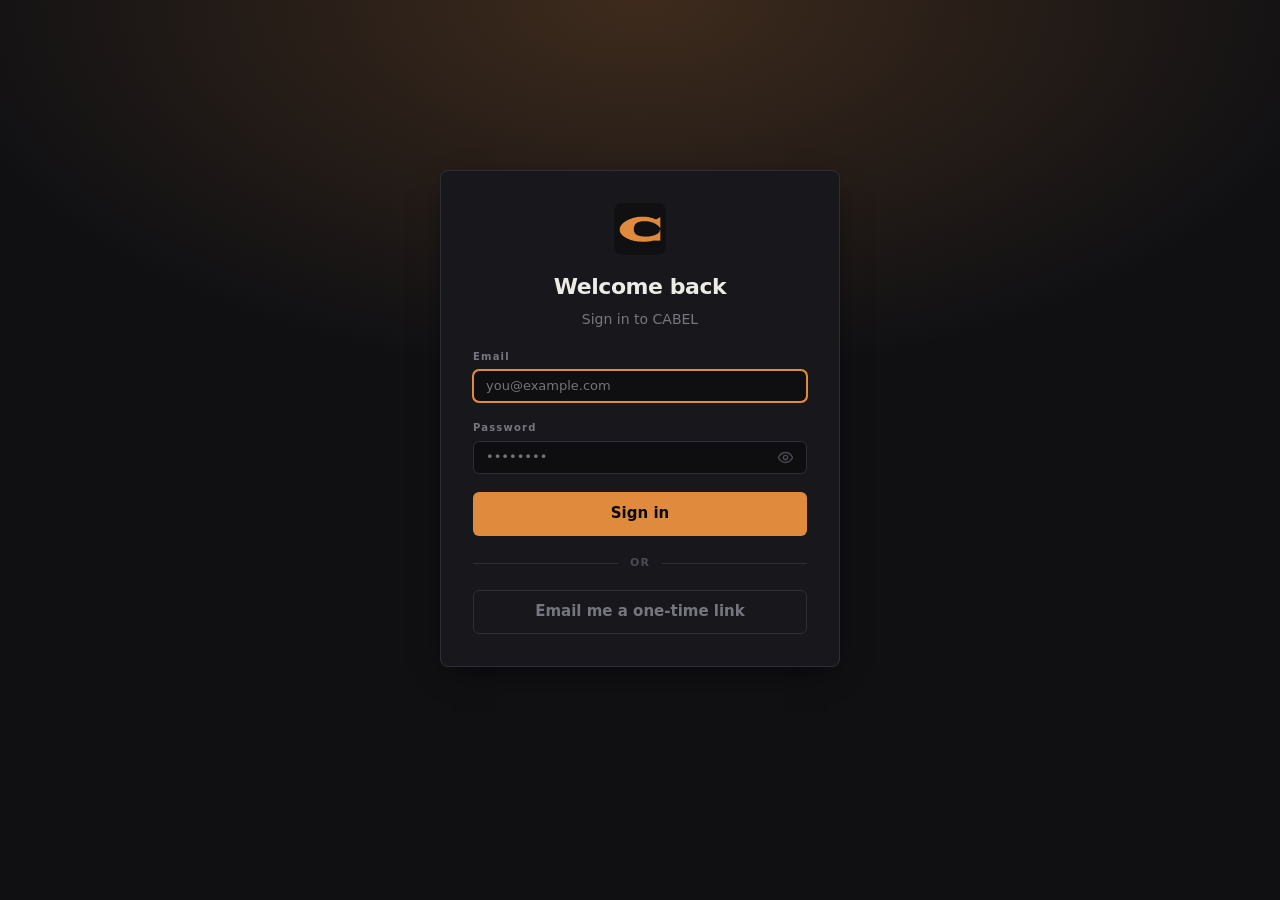
==== commit ccb6cd63: "deploy from cabel@32f6f731d6586d4a7f0b52259a8995dda2022ea5 abel-cameron/cabel@32f6f731d6586d4a7f0b52" ====
--- a/bench/index.html
+++ b/bench/index.html
@@ -1,6 +1,6 @@
 <!doctype html>
-<script type="module" crossorigin src="/bench/assets/index-BEd1avlm.js"></script>
-<link rel="stylesheet" crossorigin href="/bench/assets/index-CFZleDTr.css">
+<script type="module" crossorigin src="/bench/assets/index-B6V1kzWM.js"></script>
+<link rel="stylesheet" crossorigin href="/bench/assets/index-BYijOX_D.css">
 
 <meta charset="utf-8" />
 <meta name="viewport" content="width=device-width, initial-scale=1" />
--- a/bench/assets/index-BYijOX_D.css
+++ b/bench/assets/index-BYijOX_D.css
@@ -0,0 +1 @@
+:root{color-scheme:dark;--ink: #08080a;--coal: #101013;--graphite: #18181c;--iron: #22222a;--steel: #2e2e38;--gunmetal: #4a4a55;--ash: #76767f;--paper: #ecebe5;--sodium: #e08a3e;--sodium-hot: #f4a24f;--sodium-glow: rgba(224, 138, 62, .22);--bg: var(--coal);--bg-sidebar: var(--ink);--bg-surface: var(--graphite);--bg-card: var(--iron);--bg-active: rgba(236, 235, 229, .06);--bg-input: rgba(8, 8, 10, .55);--line: var(--steel);--brand: var(--sodium);--brand-hover: var(--sodium-hot);--brand-glow: var(--sodium-glow);--brand-wash: rgba(224, 138, 62, .09);--on-brand: var(--ink);--text: var(--paper);--text-muted: var(--ash);--text-faint: var(--gunmetal);--danger: #ef4444;--ok: #2fa876;--warn: var(--sodium);--info: #5b8bc4;--pending: #a855f7;--danger-wash: color-mix(in srgb, var(--danger) 14%, transparent);--danger-edge: color-mix(in srgb, var(--danger) 35%, transparent);--danger-text: color-mix(in srgb, var(--danger) 72%, var(--text));--scrim: color-mix(in srgb, var(--ink) 60%, transparent);--font: ui-sans-serif, system-ui, -apple-system, "Segoe UI", Roboto, sans-serif;--font-mono: ui-monospace, SFMono-Regular, Menlo, monospace;--radius-sm: 6px;--radius-md: 8px;--shadow: 0 10px 30px -10px rgba(0, 0, 0, .7);--transition: .2s cubic-bezier(.4, 0, .2, 1);--sidebar-width: 232px;--control-font: 13px;--control-line: 1.45;--control-pad-y: 6px;--control-pad-x: 12px;--control-radius: var(--radius-sm);--pad-surface: 15px 17px;--pad-panel: 15px;--gap-grid: 14px}:root.light{color-scheme:light;--bg: #f4f6f9;--bg-sidebar: #ffffff;--bg-surface: #ffffff;--bg-card: #ffffff;--bg-active: rgba(29, 67, 135, .06);--bg-input: #f0f3f8;--line: rgba(36, 42, 105, .14);--brand: #1d4387;--brand-hover: #242a69;--brand-glow: rgba(29, 67, 135, .15);--brand-wash: rgba(29, 67, 135, .07);--on-brand: #ffffff;--text: #1e2538;--text-muted: #63728e;--text-faint: #94a3b8;--ok: #10b981;--warn: #d08a1a;--pending: #9333ea;--shadow: 0 10px 30px -10px rgba(36, 42, 105, .15)}html{background:var(--bg)}*{box-sizing:border-box;scrollbar-width:thin;scrollbar-color:var(--line) transparent}*::-webkit-scrollbar{width:10px;height:10px}*::-webkit-scrollbar-track{background:transparent}*::-webkit-scrollbar-thumb{background:var(--line);border:2px solid transparent;border-radius:var(--radius-sm);background-clip:padding-box}*::-webkit-scrollbar-thumb:hover{background:var(--text-faint);background-clip:padding-box}body{margin:0;min-height:100dvh;background:var(--bg);color:var(--text);font:16px/1.6 var(--font);cursor:default}input,textarea{cursor:auto}.shell,.auth{-webkit-user-select:none;user-select:none}input,textarea,[contenteditable=true],[contenteditable=plaintext-only],.selectable{-webkit-user-select:text;user-select:text}h1{font-size:20px;font-weight:600;margin:0;letter-spacing:-.01em}p.sub{margin:0 0 22px;color:var(--text-muted);font-size:14px}:focus-visible{outline:2px solid var(--brand);outline-offset:2px}.shell{display:flex;min-height:100dvh}.sidebar{width:var(--sidebar-width);flex:0 0 auto;background:var(--bg-sidebar);border-right:1px solid var(--line);padding:22px 14px;display:flex;flex-direction:column;gap:26px}@media (min-width: 721px){.sidebar{position:sticky;top:0;height:100dvh}.sidebar .nav{flex:1 1 auto;min-height:0;overflow-y:auto}}.brand{display:flex;align-items:center;gap:10px;padding:0 8px;color:var(--text);text-decoration:none;font:600 13px/1 var(--font-mono);letter-spacing:.22em}.brand-mark{width:26px;height:26px;flex:0 0 auto;border-radius:var(--radius-sm);display:block}.nav{display:grid;grid-template-columns:minmax(0,1fr);gap:2px}.nav a{display:flex;align-items:center;gap:10px;min-width:0;padding:9px 10px;border-radius:var(--radius-sm);color:var(--text-muted);text-decoration:none;font-size:14px;font-weight:500;transition:color var(--transition),background var(--transition)}.nav a:before{content:"";width:6px;height:6px;flex:0 0 auto;border-radius:50%;background:currentColor;opacity:.5}.nav a:hover,.nav a.active{background:var(--bg-active);color:var(--text)}.nav a.active:before{background:var(--brand);opacity:1}.nav-sub{display:grid;grid-template-columns:minmax(0,1fr);gap:2px;margin:4px 0 10px 14px;padding-left:8px;border-left:1px solid var(--line)}.nav-sub a{font-size:13px;padding:7px 10px}.nav-sub .nav-label{margin:12px 0 4px}.nav-sub .nav-label:first-child{margin-top:4px}.nav a:has(.nav-code):before{display:none}.nav-text{min-width:0;overflow:hidden;text-overflow:ellipsis;white-space:nowrap}.nav-label{margin:18px 0 6px;padding:0 10px;font-size:10px;font-weight:700;letter-spacing:.12em;color:var(--text-faint)}.nav-label:first-child{margin-top:0}.nav-code{flex:0 0 auto;padding:2px 6px;border:1px solid var(--line);border-radius:var(--radius-sm);background:var(--bg-active);color:var(--text-muted);font:700 10px/1.4 var(--font-mono);letter-spacing:.04em}.nav a.active .nav-code{border-color:var(--brand);color:var(--brand)}.rail-tip{position:fixed;z-index:60;transform:translateY(-50%);padding:5px 9px;border:1px solid var(--line);border-radius:var(--radius-sm);background:var(--bg-surface);color:var(--text);font:600 12px/1.3 var(--font);white-space:nowrap;box-shadow:var(--shadow);opacity:0;pointer-events:none;transition:opacity var(--transition)}.rail-tip.on{opacity:1}@media (max-width: 720px){.rail-tip{display:none}}.sidebar-top{display:flex;align-items:center;justify-content:space-between;gap:10px}.sidebar .nav{flex:1 1 auto;align-content:start}.sidebar-toggle{display:grid;place-items:center;padding:6px;flex:0 0 auto}.sidebar-toggle svg{width:18px;height:18px}.shell.collapsed .sidebar{width:62px;padding:22px 8px;align-items:stretch}.shell.collapsed .sidebar-top{flex-direction:column;gap:14px}.shell.collapsed .brand{justify-content:center;padding:0}.shell.collapsed .brand-text,.shell.collapsed .nav-text,.shell.collapsed .account-email,.shell.collapsed .account-btn .caret{display:none}.shell.collapsed .nav a{justify-content:center;gap:0;padding:9px 0}.shell.collapsed .nav a:before{display:none}.shell.collapsed .nav a:not(:has(.nav-code)):after{content:attr(data-initial);font:700 12px/1 var(--font-mono)}.shell.collapsed .nav-sub{margin:4px 0;padding-left:0;border-left:none}.shell.collapsed .nav-label{height:1px;margin:12px 10px;padding:0;overflow:hidden;text-indent:-999px;background:var(--line)}.shell.collapsed .account-btn{justify-content:center;padding:5px}.shell.collapsed .account-menu{width:248px;min-width:248px}.main{flex:1 1 auto;min-width:0;display:flex;flex-direction:column;background:radial-gradient(70% 45% at 50% 0%,var(--brand-wash),transparent 70%) no-repeat fixed,var(--bg)}.content{padding:20px;width:100%;max-width:640px}.dash{display:grid;grid-template-columns:repeat(3,minmax(0,1fr));gap:var(--gap-grid)}.dash .span-2{grid-column:span 2}.dash .span-3{grid-column:1 / -1}@media (max-width: 1200px){.dash{grid-template-columns:repeat(2,minmax(0,1fr))}.dash .span-2{grid-column:span 1}}@media (max-width: 760px){.dash{grid-template-columns:minmax(0,1fr)}.dash .span-2{grid-column:span 1}}.dash-card{display:flex;flex-direction:column;padding:var(--pad-surface);border:1px solid var(--line);border-radius:var(--radius-md);background:var(--bg-surface);box-shadow:var(--shadow)}.dash-card.is-quiet{align-self:start;padding-block:14px}.dash-card.is-quiet .dash-card-head{margin-bottom:6px}.dash-card.is-quiet .dash-meta{margin-top:10px;padding-top:9px}.dash-card>:last-child{margin-bottom:0}.dash-card-head{display:flex;align-items:center;justify-content:space-between;gap:10px;margin-bottom:14px}.dash-card-head h2{margin:0;font-size:14px;font-weight:700;letter-spacing:.02em}.dash-empty{margin:0;color:var(--text-faint);font-size:13px}.dash-list{list-style:none;margin:0;padding:0;display:grid;grid-template-columns:minmax(0,1fr);gap:2px}.dash-list a{display:flex;align-items:center;gap:10px;min-width:0;padding:9px 10px;margin:0 -10px;border-radius:var(--radius-sm);color:inherit;text-decoration:none}.dash-list a:hover{background:var(--bg-active)}.dash-title{flex:1 1 auto;min-width:0;font-size:14px;overflow:hidden;text-overflow:ellipsis;white-space:nowrap}.dash-list .code-chip,.dash-list .matrix-badge,.dash-list .due,.dash-list .page-count{flex:0 0 auto}.dash-when{flex:0 1 auto;min-width:0;overflow:hidden;text-overflow:ellipsis;white-space:nowrap;font-size:12px;color:var(--text-faint)}.dash-list li.two-up{display:flex;align-items:center;gap:6px}.dash-list li.two-up>a:first-child{flex:1 1 auto;min-width:0}.task-chip{flex:0 0 auto;display:inline-flex;align-items:center;gap:5px;padding:3px 9px;border:1px solid var(--line);border-radius:var(--radius-sm);background:none;color:var(--text-muted);font:inherit;font-size:11px;font-weight:600;line-height:1.6;white-space:nowrap;text-decoration:none;cursor:pointer}.task-chip:hover{border-color:var(--brand);color:var(--brand)}.task-chip[disabled]{opacity:.5;cursor:default}.dash-list a.task-chip{margin:0}.task-chip.linked{border-color:var(--tc);color:var(--tc)}.task-chip.linked:before{content:"";width:7px;height:7px;border-radius:50%;background:var(--tc)}.dash-stats{display:grid;grid-template-columns:repeat(2,minmax(0,1fr));gap:8px}.dash-stat{display:grid;gap:2px;padding:9px 12px;border:1px solid var(--line);border-left:3px solid var(--col-indicator, var(--line));border-radius:var(--radius-sm);background:var(--bg-card);color:inherit;text-decoration:none}.dash-stat:hover{border-color:var(--brand)}.dash-stat b{font-size:19px;font-weight:700;line-height:1.1}.dash-stat span{font-size:11px;font-weight:600;color:var(--text-muted)}.dash-meta{display:flex;flex-wrap:wrap;gap:12px;margin-top:14px;padding-top:12px;border-top:1px solid var(--line);font-size:12px;color:var(--text-muted)}.dash-meta a{color:inherit}.dash-chips{display:flex;flex-wrap:wrap;gap:8px}a.code-chip{text-decoration:none}a.code-chip:hover{border-color:var(--brand);color:var(--brand)}.auth{display:grid;place-items:center;min-height:100dvh;padding:32px 20px calc(32px + 7vh);background:radial-gradient(80% 60% at 50% 0%,var(--brand-glow),transparent 70%),var(--bg)}.auth-card{display:grid;gap:18px;width:100%;max-width:400px;padding:32px;border:1px solid var(--line);border-radius:var(--radius-md);background:var(--bg-surface);box-shadow:var(--shadow)}.auth-head{display:grid;justify-items:center;gap:4px;text-align:center}.auth-mark{border-radius:var(--radius-md);margin-bottom:10px}.auth-head h1{font-size:22px;font-weight:700;letter-spacing:-.02em}.auth-head .sub{margin:0}button.block{width:100%;height:44px;font-size:15px}.input-affix{position:relative}.input-affix input{padding-right:44px}.affix-btn{position:absolute;top:50%;right:6px;transform:translateY(-50%);display:grid;place-items:center;width:32px;height:32px;padding:0;border:none;border-radius:var(--radius-sm);background:none;color:var(--text-faint);cursor:pointer}.affix-btn svg{width:17px;height:17px}.affix-btn:hover{background:var(--bg-active);color:var(--text)}.affix-btn.on{color:var(--brand)}.auth-divider{display:grid;grid-template-columns:1fr auto 1fr;align-items:center;gap:12px;color:var(--text-faint);font-size:11px;font-weight:700;letter-spacing:.1em;text-transform:uppercase}.auth-divider:before,.auth-divider:after{content:"";height:1px;background:var(--line)}.auth-card .msg{margin:0;min-height:0;text-align:center}.auth-card .msg:empty{display:none}.mobile-bar,.sidebar-backdrop{display:none}@media (max-width: 720px){.shell{flex-direction:column}.mobile-bar{display:flex;align-items:center;gap:12px;position:sticky;top:0;z-index:20;padding:10px 14px;background:var(--bg-sidebar);border-bottom:1px solid var(--line)}.mobile-bar .brand{padding:0;font-size:12px}.mobile-bar .brand-mark{width:24px;height:24px}.sidebar{position:fixed;top:0;bottom:0;left:0;z-index:40;width:min(280px,82vw);transform:translate(-100%);transition:transform var(--transition);overflow-y:hidden}.sidebar .nav{flex:1 1 auto;min-height:0;overflow-y:auto}.shell.drawer-open .sidebar{transform:none}.shell.collapsed .sidebar{display:flex;width:min(280px,82vw);padding:22px 14px}.shell.collapsed .brand-text,.shell.collapsed .nav-text{display:initial}.shell.collapsed .nav a{justify-content:flex-start;gap:10px;padding:9px 10px}.shell.collapsed .nav a:not(:has(.nav-code)):after{content:none}.shell.collapsed .nav a:before{display:block}.shell.collapsed .nav-label{height:auto;margin:18px 0 6px;padding:0 10px;text-indent:0;background:none}.shell.collapsed .account-btn{justify-content:flex-start;padding:5px 10px 5px 5px}.shell.collapsed .account-email{display:flex}.sidebar .sidebar-toggle{align-self:flex-end}.sidebar-backdrop{display:block;position:fixed;top:0;right:0;bottom:0;left:0;z-index:30;background:var(--scrim);opacity:0;pointer-events:none;transition:opacity var(--transition)}.shell.drawer-open .sidebar-backdrop{opacity:1;pointer-events:auto}.content{padding:18px 16px}}@media (prefers-reduced-motion: reduce){.sidebar,.sidebar-backdrop{transition:none}}.account{position:relative;flex:0 0 auto}.account-btn{width:100%;display:flex;align-items:center;gap:8px;padding:5px 10px 5px 5px;border-radius:var(--radius-sm);border:1px solid var(--line);background:var(--bg-surface);color:var(--text-muted);font:600 13px var(--font);cursor:pointer;transition:color var(--transition),border-color var(--transition)}.account-btn:hover{color:var(--text);border-color:var(--brand)}.avatar{width:26px;height:26px;flex:0 0 auto;border-radius:50%;background:var(--brand);color:var(--on-brand);display:flex;align-items:center;justify-content:center;font:700 11px/1 var(--font)}.avatar.lg{width:38px;height:38px;font-size:15px}.account-email{flex:1 1 auto;min-width:0;text-align:left;overflow:hidden;text-overflow:ellipsis;white-space:nowrap}.caret{flex:0 0 auto;color:var(--text-faint);transition:transform var(--transition)}.account.open .caret{transform:rotate(180deg)}.account-menu{position:absolute;bottom:calc(100% + 8px);left:0;min-width:min(248px,100%);width:100%;max-width:calc(100vw - 24px);padding:8px;border:1px solid var(--line);border-radius:var(--radius-md);background:var(--bg-card);box-shadow:var(--shadow);display:none;z-index:10}.account.open .account-menu{display:block}.account-head{display:flex;align-items:center;gap:10px;padding:8px 8px 12px;margin-bottom:6px;border-bottom:1px solid var(--line)}.account-head>div{min-width:0}.account-name,.account-sub{max-width:100%;overflow:hidden;text-overflow:ellipsis;white-space:nowrap}.account-name{font-size:14px;font-weight:600}.account-sub{font-size:12px;color:var(--text-muted)}.account-item{display:flex;align-items:center;gap:10px;width:100%;padding:9px 10px;border:none;border-radius:var(--radius-sm);background:none;color:var(--text-muted);font:600 13px var(--font);text-align:left;cursor:pointer;transition:color var(--transition),background var(--transition)}.account-item:hover{background:var(--bg-active);color:var(--text)}.account-item svg{width:16px;height:16px;flex:0 0 auto;color:var(--text-faint)}.account-item:hover svg{color:var(--brand)}.account-item.danger:hover,.account-item.danger:hover svg{color:var(--danger)}dialog.modal{width:min(380px,calc(100vw - 32px));padding:16px;border:1px solid var(--line);border-radius:var(--radius-md);background:var(--bg-surface);color:var(--text);box-shadow:var(--shadow)}dialog.modal::backdrop{background:var(--scrim)}dialog.modal h2{font-size:15px;font-weight:600;margin:0 0 6px}.panel{padding:var(--pad-panel);border:1px solid var(--line);border-radius:var(--radius-md);background:var(--bg-surface)}.panel h2{font-size:15px;font-weight:600;margin:0 0 6px}a.card{display:block;padding:12px 14px;margin-bottom:10px;border:1px solid var(--line);border-radius:var(--radius-md);background:var(--bg-card);color:inherit;text-decoration:none;transition:border-color var(--transition)}a.card:hover{border-color:var(--brand)}a.card strong{display:block;font-weight:600}a.card span{color:var(--text-muted);font-size:14px}input,button{font:var(--control-font)/var(--control-line) var(--font);border-radius:var(--control-radius);padding:var(--control-pad-y) var(--control-pad-x);border:1px solid var(--line)}input{width:100%;background:var(--bg-input);color:var(--text)}input,select,textarea{min-width:0;max-width:100%}input[type=date]{display:block}input:focus-visible,select:focus-visible,textarea:focus-visible{border-color:var(--brand);outline-offset:-1px}button{border:none;background:var(--brand);color:var(--on-brand);font-weight:600;cursor:pointer;transition:background var(--transition)}button:hover{background:var(--brand-hover)}button[disabled]{opacity:.55;cursor:default}button.quiet{background:none;color:var(--text-muted);border:1px solid var(--line)}button.quiet:hover{background:var(--bg-active);color:var(--text)}button.link{background:none;border:none;padding:0;font-size:14px;font-weight:400;color:var(--text-muted);text-decoration:underline;cursor:pointer}button.link:hover{background:none;color:var(--text)}select,textarea{font:var(--control-font)/var(--control-line) var(--font);width:100%;padding:var(--control-pad-y) var(--control-pad-x);border:1px solid var(--line);border-radius:var(--control-radius);background:var(--bg-input);color:var(--text)}textarea{resize:vertical;line-height:1.5}button.danger-text{color:var(--danger)}button.danger-text:hover{background:var(--bg-active);color:var(--danger)}.content.wide{max-width:none}:root{--status-todo: var(--gunmetal);--status-in_progress: var(--warn);--status-waiting_on: var(--pending);--status-done: var(--ok);--status-backlog: var(--steel);--status-archived: var(--steel);--result-pass: var(--ok);--result-fail: var(--danger);--result-error: var(--warn);--result-aborted: var(--ash);--result-unknown: var(--gunmetal);--matrix-do: var(--danger);--matrix-schedule: var(--warn);--matrix-delegate: var(--info);--matrix-eliminate: var(--ash);--rsvp-accepted: var(--ok);--rsvp-tentative: var(--info);--rsvp-needs_action: var(--warn);--rsvp-declined: var(--ash);--cat-hardware: hsl(180, 95%, 55%);--cat-software: hsl(250, 95%, 75%);--cat-calibration: hsl(40, 95%, 60%);--cat-admin: hsl(210, 20%, 75%);--cat-priority: hsl(25, 100%, 68%)}:root.light{--status-todo: #1d4387}.view-head{display:flex;align-items:flex-start;justify-content:space-between;gap:16px;flex-wrap:wrap;padding:var(--pad-surface);margin-bottom:var(--gap-grid);border:1px solid var(--line);border-radius:var(--radius-md);background:var(--bg-surface);box-shadow:var(--shadow)}.view-head h1,.view-head h2{font-size:16px;font-weight:700;margin:0 0 4px;letter-spacing:-.01em}.view-head p{margin:0;color:var(--text-muted);font-size:13px}.view-head .row{flex:0 0 auto}.view-tabs{display:flex;gap:6px;margin-bottom:var(--gap-grid);flex-wrap:wrap}.tab{flex:0 0 auto;padding:5px 12px;border:1px solid var(--line);border-radius:var(--radius-sm);background:none;color:var(--text-muted);font-size:12px;font-weight:600;white-space:nowrap;cursor:pointer}.tab.on{border-color:var(--brand);color:var(--brand);background:var(--bg-active)}.filter-bar{display:flex;align-items:center;gap:14px;flex-wrap:wrap;padding:10px 14px;margin-bottom:var(--gap-grid);border:1px solid var(--line);border-radius:var(--radius-md);background:var(--bg-surface)}.filter-group{display:flex;align-items:center;gap:8px;flex-wrap:wrap}.filter-bar.multi-select-bar{align-items:flex-end;gap:20px;padding:14px 16px}.multi-filter-group{display:grid;align-content:start;gap:6px;min-width:240px}.multi-filter{position:relative;width:260px}.multi-filter summary{display:flex;align-items:center;gap:9px;min-height:38px;padding:7px 34px 7px 11px;border:1px solid var(--line);border-radius:var(--radius-sm);background:var(--bg-input);color:var(--text);font-size:13px;cursor:pointer;list-style:none;position:relative;transition:border-color var(--transition),background var(--transition)}.multi-filter summary::-webkit-details-marker{display:none}.multi-filter summary:after{content:"";position:absolute;right:13px;top:50%;width:7px;height:7px;border-right:2px solid var(--text-faint);border-bottom:2px solid var(--text-faint);transform:translateY(-70%) rotate(45deg);transition:transform var(--transition)}.multi-filter[open] summary{border-color:var(--brand);background:var(--bg-input)}.multi-filter[open] summary:after{transform:translateY(-25%) rotate(225deg)}.multi-filter-value{flex:1 1 auto;min-width:0;overflow:hidden;text-overflow:ellipsis;white-space:nowrap}.multi-filter-count{flex:0 0 auto;min-width:20px;padding:1px 6px;border-radius:var(--radius-sm);background:var(--brand);color:var(--on-brand);font-size:10px;font-weight:700;text-align:center}.multi-filter-popover{position:absolute;top:calc(100% + 7px);left:0;z-index:15;width:min(320px,calc(100vw - 48px));padding:8px;border:1px solid var(--line);border-radius:var(--radius-md);background:var(--bg-surface);box-shadow:var(--shadow)}.multi-filter-options{display:grid;gap:3px;max-height:min(340px,55vh);overflow-y:auto}.multi-filter-option{display:flex;align-items:center;gap:9px;min-width:0;min-height:38px;padding:7px 9px;border-radius:var(--radius-sm);color:var(--text-muted);font-size:13px;cursor:pointer}.multi-filter-option:hover{background:var(--bg-active);color:var(--text)}.multi-filter-option:has(input:checked){background:var(--brand-wash);color:var(--text)}.multi-filter-option input{flex:0 0 auto;width:16px;height:16px;margin:0;accent-color:var(--brand)}.multi-filter-label{min-width:0;overflow:hidden;text-overflow:ellipsis;white-space:nowrap}.multi-filter-empty{margin:8px;color:var(--text-faint);font-size:12px}.multi-filter-actions{display:flex;justify-content:flex-end;gap:8px;margin-top:8px;padding-top:8px;border-top:1px solid var(--line)}.multi-filter-actions button,.clear-filters{min-height:34px;padding:5px 12px}.workspace-filter-bar{margin-bottom:18px}.select-shell{position:relative;display:inline-flex;min-width:0;max-width:100%}.select-shell select{-moz-appearance:none;appearance:none;-webkit-appearance:none;width:auto;min-width:180px;max-width:100%;padding-right:34px;background:var(--bg-input)}.select-shell:after{content:"";position:absolute;right:13px;top:50%;width:7px;height:7px;border-right:2px solid var(--text-faint);border-bottom:2px solid var(--text-faint);transform:translateY(-70%) rotate(45deg);pointer-events:none}.field-select{display:flex;width:100%}.field-select select{width:100%;min-width:0}@media (max-width: 720px){.filter-bar.multi-select-bar{align-items:stretch;gap:14px}.multi-filter-group{flex:1 1 100%;min-width:0}.multi-filter,.multi-filter-popover{width:100%}.filter-bar.multi-select-bar .toolbar-gap{display:none}.clear-filters{align-self:flex-start}}.filter-bar.one-line{flex-wrap:nowrap;gap:14px}.filter-bar.one-line>*{flex:0 0 auto}.filter-bar.one-line .filter-group{flex-wrap:nowrap}.filter-bar.one-line input,.filter-bar.one-line select,.filter-bar.one-line button{height:32px;padding-top:0;padding-bottom:0}.filter-bar input[type=search]{width:auto;min-width:0;flex:1 1 320px}@media (max-width: 720px){.filter-bar.one-line{flex-wrap:wrap}.filter-bar.one-line input[type=search]{flex:1 1 100%}}.filter-title{font-size:11px;font-weight:700;text-transform:uppercase;letter-spacing:.08em;color:var(--text-muted)}.filter-pill{padding:4px 12px;border:1px solid var(--line);border-radius:var(--radius-sm);background:none;color:var(--text-muted);font-size:12px;font-weight:600;cursor:pointer;transition:color var(--transition),border-color var(--transition)}.filter-pill:hover{color:var(--text)}.filter-pill.on{border-color:var(--brand);color:var(--brand);background:var(--bg-active)}.kanban{display:grid;grid-template-columns:repeat(2,minmax(0,1fr));gap:var(--gap-grid);align-items:start}@media (max-width: 760px){.kanban{grid-template-columns:minmax(0,1fr)}}@media (min-width: 1500px){.kanban{grid-template-columns:repeat(4,minmax(0,1fr))}}.col{display:flex;flex-direction:column;gap:10px;min-height:340px;padding:var(--pad-panel);border:1px solid var(--line);border-radius:var(--radius-md);background:var(--bg-surface);box-shadow:var(--shadow)}.col-head{display:flex;align-items:center;justify-content:space-between;gap:8px;padding-bottom:9px;border-bottom:2px solid var(--col-indicator, var(--line))}.col-title-wrap{display:flex;align-items:center;gap:9px;min-width:0}.col-title{font-size:15px;font-weight:600;letter-spacing:-.01em}.col-count{padding:1px 8px;border:1px solid var(--line);border-radius:var(--radius-sm);background:var(--bg-active);color:var(--text-muted);font-size:11px;font-weight:700}.col-head button{padding:4px 10px;font-size:12px}.col-body{display:flex;flex-direction:column;gap:9px;min-height:340px;border-radius:var(--radius-sm);transition:background var(--transition)}.col-body.drag-over{background:var(--bg-active);outline:2px dashed var(--line);outline-offset:4px}.task{padding:11px 13px;border:1px solid var(--line);border-radius:var(--radius-md);background:var(--bg-card);cursor:grab;box-shadow:0 3px 10px #00000038;transition:transform var(--transition),border-color var(--transition),box-shadow var(--transition)}.task:hover{transform:translateY(-1px);border-color:var(--brand);box-shadow:0 6px 16px #0000004d}.task:active{cursor:grabbing}.task.dragging{opacity:.4}.task-top{display:flex;align-items:flex-start;justify-content:space-between;gap:6px;margin-bottom:6px}.task-title{font-size:14px;font-weight:600;line-height:1.35;margin-bottom:5px}.task-notes{font-size:12px;line-height:1.35;color:var(--text-muted);white-space:pre-wrap;display:-webkit-box;-webkit-line-clamp:2;-webkit-box-orient:vertical;overflow:hidden}.task-foot{display:flex;align-items:center;justify-content:space-between;gap:6px;margin-top:8px;font-size:11px;color:var(--text-faint)}.badge{display:inline-flex;align-items:center;padding:2px 9px;border:1px solid transparent;border-radius:var(--radius-sm);font-size:10px;font-weight:700;text-transform:uppercase;letter-spacing:.06em;white-space:nowrap}.cat-hardware{--cc: var(--cat-hardware)}.cat-software{--cc: var(--cat-software)}.cat-calibration{--cc: var(--cat-calibration)}.cat-admin{--cc: var(--cat-admin)}.cat-priority{--cc: var(--cat-priority)}.cat-hardware,.cat-software,.cat-calibration,.cat-admin,.cat-priority{background:color-mix(in srgb,var(--cc) 12%,transparent);color:var(--cc);border-color:color-mix(in srgb,var(--cc) 35%,transparent)}.matrix-badge{display:inline-flex;align-items:center;padding:2px 8px;border:1px solid var(--mc);border-radius:var(--radius-sm);background:transparent;color:var(--mc);font-size:10px;font-weight:700;text-transform:uppercase;letter-spacing:.04em;white-space:nowrap}.code-chip{padding:2px 7px;border:1px solid var(--line);border-radius:var(--radius-sm);background:var(--bg-active);color:var(--text-muted);font:700 10px/1.4 var(--font-mono);letter-spacing:.04em}.task-foot .right{display:inline-flex;align-items:center;gap:7px}.page-count{display:inline-flex;align-items:center;gap:4px;padding:2px 7px;border-radius:var(--radius-sm);background:var(--brand);color:var(--on-brand);font-size:10px;font-weight:700}.due{padding:2px 8px;border-radius:var(--radius-sm);font-size:10px;font-weight:600;white-space:nowrap}.due.overdue{background:var(--danger-wash);color:var(--danger-text);border:1px solid var(--danger-edge)}.col-empty{display:grid;place-items:center;min-height:110px;border:1px dashed var(--line);border-radius:var(--radius-sm);color:var(--text-faint);font-size:13px}.project-grid{display:grid;grid-template-columns:repeat(2,minmax(0,1fr));gap:var(--gap-grid);align-items:start}@media (max-width: 860px){.project-grid{grid-template-columns:minmax(0,1fr)}}.project-card{display:flex;flex-direction:column;gap:12px;padding:var(--pad-surface);border:1px solid var(--line);border-radius:var(--radius-md);background:var(--bg-surface);box-shadow:var(--shadow)}.project-card-head{display:flex;align-items:center;gap:12px}.project-card-head .code-chip{padding:8px 10px;font-size:12px}.project-card h3{margin:0;font-size:17px;font-weight:700;letter-spacing:-.01em}.project-card .kind{font:700 10px/1 var(--font-mono);letter-spacing:.14em;color:var(--text-faint)}.project-card .blurb{margin:0;color:var(--text-muted);font-size:13px;line-height:1.5}.stat-row{display:grid;grid-template-columns:1fr 1fr;gap:12px}.stat{display:grid;gap:4px;justify-items:center;padding:14px;border:1px solid var(--line);border-radius:var(--radius-sm);background:var(--bg-card)}.stat b{font-size:20px;font-weight:700}.stat b.on{color:var(--brand)}.stat span{font-size:10px;font-weight:700;letter-spacing:.1em;color:var(--text-faint)}.project-card .row{border-top:1px solid var(--line);padding-top:12px}.project-card .row button{padding:6px 12px;font-size:12px}.resource-grid{display:grid;grid-template-columns:repeat(auto-fill,minmax(240px,1fr));gap:12px}.resource-card{display:grid;gap:4px;padding:14px 16px;border:1px solid var(--line);border-radius:var(--radius-sm);background:var(--bg-card);color:inherit;text-decoration:none}.resource-card:hover{border-color:var(--brand)}.resource-card strong{font-size:14px;font-weight:600}.resource-card span{font-size:11px;color:var(--text-faint);overflow:hidden;text-overflow:ellipsis;white-space:nowrap}.table-scroll{overflow-x:auto}.checklist{width:100%;border-collapse:collapse}.checklist th{padding:8px 12px;border-bottom:2px solid var(--line);color:var(--text-muted);font-size:11px;font-weight:700;text-transform:uppercase;letter-spacing:.06em;text-align:left}.checklist td{padding:8px 12px;border-bottom:1px solid var(--line);font-size:14px}.checklist tbody tr{cursor:pointer}.checklist tbody tr:hover{background:var(--bg-active)}.empty-state{padding:28px 16px;text-align:center;color:var(--text-muted);font-size:14px}.toolbar{display:flex;align-items:center;gap:10px;flex-wrap:wrap;margin-bottom:16px}.toolbar select{width:auto;min-width:180px}.toolbar-gap{flex:1 1 auto}.toggle{display:flex;align-items:center;gap:7px;color:var(--text-muted);font-size:14px;cursor:pointer}.toggle input{width:auto;accent-color:var(--brand)}.field-row{display:flex;gap:10px;min-width:0}dialog.modal.wide{width:min(520px,calc(100vw - 32px))}dialog.modal.editor{width:min(880px,calc(100vw - 32px));max-height:calc(100dvh - 48px);padding:0}dialog.modal.editor[open]{display:flex;flex-direction:column}.modal-head{display:flex;align-items:center;justify-content:space-between;gap:12px;padding:12px 16px;border-bottom:1px solid var(--line)}.modal-head h2{margin:0;font-size:16px;font-weight:700;letter-spacing:-.01em}.icon-btn{padding:4px 9px;border:none;border-radius:var(--radius-sm);background:none;color:var(--text-muted);font-size:18px;line-height:1;cursor:pointer}.icon-btn:hover{background:var(--bg-active);color:var(--text)}.modal-body{flex:1 1 auto;overflow-y:auto;display:grid;grid-template-columns:minmax(0,1fr) minmax(0,1fr);gap:18px;padding:16px}@media (max-width: 760px){.modal-body{grid-template-columns:minmax(0,1fr)}}.modal-foot{display:flex;align-items:center;gap:10px;padding:11px 16px;border-top:1px solid var(--line)}.modal-foot .msg{margin:0;min-height:0}.form-col{display:grid;gap:12px;align-content:start;min-width:0}.field{display:grid;gap:5px;min-width:0}.field>.label{display:flex;align-items:center;justify-content:space-between;gap:8px;font-size:10px;font-weight:700;letter-spacing:.12em;color:var(--text-muted)}.created{font-size:12px;color:var(--text-faint)}.chip-set{display:flex;flex-wrap:wrap;gap:8px}.chip-toggle{padding:6px 13px;border:1px solid var(--line);border-radius:var(--radius-sm);background:var(--bg-input);color:var(--text-muted);font-size:11px;font-weight:700;text-transform:uppercase;letter-spacing:.06em;cursor:pointer}.chip-toggle:hover{border-color:var(--text-faint);background:var(--bg-input);color:var(--text)}.chip-toggle.on{border-color:currentColor;background:var(--bg-input)}.chip-toggle.on.cat-hardware,.chip-toggle.on.cat-software,.chip-toggle.on.cat-calibration,.chip-toggle.on.cat-admin,.chip-toggle.on.cat-priority{color:var(--cc)}.matrix{display:grid;grid-template-columns:16px 1fr 1fr;grid-template-rows:auto 1fr 1fr;gap:6px}.matrix-col-label,.matrix-row-label{font-size:9px;font-weight:700;letter-spacing:.1em;color:var(--text-faint);display:flex;align-items:center;justify-content:center}.matrix-row-label{writing-mode:vertical-rl;transform:rotate(180deg)}.matrix-cell{display:grid;gap:2px;place-content:center;padding:12px 8px;border:1px solid var(--line);border-radius:var(--radius-sm);background:var(--bg-input);cursor:pointer;text-align:center;transition:border-color var(--transition),background var(--transition)}.matrix-cell:hover{border-color:var(--text-faint)}.matrix-cell.on{border-color:var(--brand);background:var(--bg-input)}.matrix-cell b{font-size:13px;font-weight:700;color:var(--mc)}.matrix-cell span{font-size:10px;color:var(--text-muted)}.pages-col{display:flex;flex-direction:column;gap:14px;padding:18px;border:1px solid var(--line);border-radius:var(--radius-md);background:var(--bg-card)}.pages-hint{margin:auto 0;text-align:center;color:var(--text-muted);font-size:13px}.pages-hint p{margin:0 0 14px}.count-badge{display:inline-grid;place-items:center;min-width:20px;height:20px;padding:0 6px;margin-left:8px;border-radius:var(--radius-sm);background:#00000047;font-size:11px;font-weight:700}.canvas-bar{display:flex;align-items:center;gap:8px;flex-wrap:wrap;padding:10px 14px;margin-bottom:12px;border:1px solid var(--line);border-radius:var(--radius-md);background:var(--bg-surface)}.canvas-bar button,.canvas-bar select{height:34px;padding:0 11px;font-size:13px;width:auto}.canvas-name{font-size:14px;font-weight:600}.quiet-link{color:var(--text-muted);text-decoration:none;font-size:13px;font-weight:600}.quiet-link:hover{color:var(--text)}.zoom-label{min-width:46px;text-align:center;font:600 12px var(--font-mono);color:var(--text-muted)}.draw-bar[hidden]{display:none}.draw-bar{border-color:var(--brand)}.draw-bar .ink-swatch{height:26px;width:26px;padding:0}.draw-bar .ink-width{width:100px}.canvas-viewport.drawing .canvas-item{pointer-events:none}.canvas-viewport.drawing .handle{display:none}.ink-overlay{position:absolute;top:0;right:0;bottom:0;left:0;z-index:9999;touch-action:none;cursor:crosshair}.canvas-workspace{display:grid;grid-template-columns:minmax(0,1fr) 260px;gap:14px}@media (max-width: 900px){.canvas-workspace{grid-template-columns:minmax(0,1fr)}}.canvas-viewport{position:relative;height:calc(100dvh - 190px);min-height:420px;overflow:hidden;border:1px solid var(--line);border-radius:var(--radius-md);background:var(--bg);touch-action:none}.canvas-surface{position:absolute;top:0;left:0;transform-origin:0 0;background-color:var(--bg-surface);box-shadow:var(--shadow)}.canvas-surface.bg-peg{background-image:radial-gradient(circle,var(--line) 1.5px,transparent 1.6px);background-size:32px 32px}.canvas-surface.bg-square-grid{background-image:linear-gradient(to right,var(--line) 1px,transparent 1px),linear-gradient(to bottom,var(--line) 1px,transparent 1px);background-size:40px 40px}.canvas-surface.bg-lined-paper{background-image:linear-gradient(to bottom,transparent 27px,var(--line) 28px);background-size:100% 28px}.marquee{position:absolute;border:1px dashed var(--brand);background:var(--brand-glow);pointer-events:none}.canvas-item{position:absolute;--item-color: var(--text);--item-bg: var(--bg-card);--item-border: var(--line);--item-radius: 0px;--item-font-size: 16px;--item-align: left;cursor:grab}.canvas-item.selected{outline:2px solid var(--brand);outline-offset:2px}.canvas-item .item-text{width:100%;height:100%;padding:14px 16px;overflow:hidden;color:var(--item-color);background:var(--item-bg);border:1px solid var(--item-border);border-radius:var(--item-radius);font-size:var(--item-font-size);text-align:var(--item-align);line-height:1.35;white-space:pre-wrap;word-break:break-word}.canvas-item .item-text[contenteditable=plaintext-only]{cursor:text;outline:2px solid var(--brand)}.canvas-item .item-ink{width:100%;height:100%}.canvas-item .item-ink canvas{width:100%;height:100%;display:block}.canvas-item .item-photo{width:100%;height:100%}.photo-frame{width:100%;height:100%;background-color:var(--iron);background-repeat:no-repeat;border-radius:var(--item-radius)}.photo-polaroid .item-photo{padding:10px 10px 34px;background:var(--paper);box-shadow:0 6px 16px #0006}.photo-gallery .item-photo{padding:6px;background:var(--ink);border:5px double var(--paper)}.photo-rounded .photo-frame{border-radius:12px;box-shadow:0 4px 10px #00000052}.canvas-viewport.cropping .canvas-item:not(.selected){opacity:.35;pointer-events:none}.canvas-viewport.cropping .canvas-item.selected{cursor:move}.canvas-viewport.cropping .handle{display:none}.text-postit .item-text{background:#f4df84;color:#2a2a1f;border:none;box-shadow:5px 5px #00000047}.text-index-card .item-text{background:repeating-linear-gradient(to bottom,#ecebe5 0,#ecebe5 26px,#9fc7df 27px);color:#22222a;border:none;border-top:4px solid var(--brand)}.text-paper-card .item-text{background:linear-gradient(105deg,#ecebe5,#d8d6cf);color:#22222a;border:1px solid #c8c7c0;box-shadow:3px 4px #0000002e}.text-quote .item-text{background:transparent;border:none;border-left:5px solid var(--brand);font-style:italic;color:var(--text)}.banner .item-text{display:grid;place-content:center;font-weight:700;letter-spacing:.04em}.banner-ribbon .item-text{background:var(--brand);color:var(--on-brand);border:none;clip-path:polygon(0 0,100% 0,94% 50%,100% 100%,0 100%,6% 50%)}.banner-label .item-text{background:var(--graphite);color:var(--paper);border:3px double var(--paper)}.banner-outline .item-text{background:transparent;border:3px solid var(--brand);color:var(--brand)}.banner-underline .item-text{background:transparent;border:none;border-bottom:5px solid var(--brand);color:var(--text)}.item-mount{position:absolute;top:0;right:0;bottom:0;left:0;pointer-events:none}.mount-masking-tape .item-mount:before{content:"";position:absolute;left:30%;top:-10px;width:40%;height:22px;background:#e0c48bbf;border:1px solid rgba(255,248,220,.34);transform:rotate(-3deg)}.mount-push-pin .item-mount:before{content:"";position:absolute;left:50%;top:-9px;width:16px;height:16px;margin-left:-8px;border-radius:50%;background:radial-gradient(circle at 35% 30%,#f4a24f,#a0511c);box-shadow:0 3px 6px #00000073}.mount-binder-clip .item-mount:before{content:"";position:absolute;left:50%;top:-12px;width:40px;height:18px;margin-left:-20px;border-radius:3px;background:linear-gradient(#3a3a44,#22222a);box-shadow:0 3px 6px #00000073}.handle{position:absolute;width:14px;height:14px;border:2px solid var(--brand);border-radius:50%;background:var(--bg);opacity:0;pointer-events:none}.canvas-item.selected .handle{opacity:1;pointer-events:auto}.handle.resize{right:-8px;bottom:-8px;cursor:nwse-resize}.handle.rotate{left:50%;top:-26px;margin-left:-7px;cursor:grab}.inspector{display:grid;gap:14px;align-content:start;padding:16px;border:1px solid var(--line);border-radius:var(--radius-md);background:var(--bg-surface);height:fit-content}.inspector .chip-toggle{font-size:10px;padding:5px 10px}.inspector input[type=color]{width:100%;height:34px;padding:2px}.inspector input[type=range]{width:100%;accent-color:var(--brand)}.section-head{font-size:15px;font-weight:600;margin:20px 0 10px}.toolbar input[type=date]{width:auto}.pages{display:flex;flex-wrap:wrap;gap:12px}.page-tile{display:grid;gap:8px;padding:8px;border:1px solid var(--line);border-radius:var(--radius-md);background:var(--bg-card);color:inherit;cursor:pointer;transition:border-color var(--transition)}.page-tile:hover{border-color:var(--brand)}.page-tile canvas{display:block;width:132px;height:187px;border-radius:var(--radius-sm);background:#fff}.page-tile span{font-size:12px;color:var(--text);max-width:132px;overflow:hidden;text-overflow:ellipsis;white-space:nowrap}.page-tile small{margin-top:-4px;font-size:11px;color:var(--text-muted);max-width:132px;overflow:hidden;text-overflow:ellipsis;white-space:nowrap}.page-tile small.faint{margin-top:-6px;color:var(--text-faint)}.page-tile.new{display:grid;place-items:center;width:150px;height:211px;border-style:dashed;color:var(--text-muted);font-size:13px;font-weight:600}dialog.ink-editor{width:100vw;max-width:100vw;height:100dvh;max-height:100dvh;margin:0;padding:0;border:none;background:var(--bg);color:var(--text)}dialog.ink-editor[open]{display:flex;flex-direction:column}dialog.ink-editor{user-select:none;-webkit-user-select:none;-webkit-touch-callout:none}dialog.ink-editor .ink-title{user-select:text;-webkit-user-select:text}dialog.ink-editor button,dialog.ink-editor select{touch-action:manipulation}.ink-pen-only.on{border-color:var(--brand);color:var(--brand)}dialog.ink-editor::backdrop{background:var(--bg)}.ink-bar{display:flex;align-items:center;gap:10px;flex-wrap:nowrap;padding:10px 14px;border-bottom:1px solid var(--line);background:var(--bg-sidebar)}.ink-bar-scroll{flex:1 1 auto;min-width:0;display:flex;align-items:center;gap:8px;overflow-x:auto}.ink-bar-scroll>*{flex:0 0 auto}.ink-bar-fixed{flex:0 0 auto;display:flex;align-items:center;gap:8px}@media (max-width: 720px){.ink-bar{flex-wrap:wrap;padding:8px 10px}.ink-bar-scroll{flex:1 1 100%}.ink-bar-fixed{flex:1 1 100%;flex-wrap:wrap;justify-content:flex-end;gap:6px}}.ink-titles{display:grid}.ink-subtitle{padding-left:11px;font-size:11px;color:var(--text-faint)}.ink-title{width:200px;padding:7px 11px;background:var(--bg-input);border:1px solid var(--line);border-radius:var(--radius-sm);color:var(--text)}.ink-tools,.ink-swatches{display:flex;gap:4px}.ink-tool{padding:7px 11px;font-size:13px}.ink-tool.on{border-color:var(--brand);color:var(--brand)}.ink-swatch{width:26px;height:26px;padding:0;border-radius:50%;border:2px solid transparent;cursor:pointer}.ink-swatch.on{border-color:var(--text)}.ink-width{width:110px;accent-color:var(--brand)}.ink-background{width:auto;padding:7px 11px;font-size:13px}.ink-bar .msg{margin:0;min-height:0}.ink-zoom{display:flex;align-items:center;gap:2px}.ink-zoom button{padding:7px 10px;font-size:13px}.ink-zoom-fit{min-width:56px;font-variant-numeric:tabular-nums}.ink-viewport{flex:1 1 auto;position:relative;overflow:hidden;background:#d9dee8;background-image:radial-gradient(circle at 1px 1px,rgba(15,23,42,.13) 1px,transparent 0);background-size:18px 18px;touch-action:none;cursor:crosshair;overscroll-behavior:contain;-webkit-tap-highlight-color:transparent}.ink-stage{position:absolute;left:0;top:0;transform-origin:0 0;background:#fff;box-shadow:0 10px 34px #0f172a59;will-change:transform}.ink-canvas{display:block;background:#fff;pointer-events:none}@media (max-width: 720px){.ink-title{width:130px}.ink-zoom-fit{min-width:48px}}.stack{display:grid;gap:10px}.row{display:flex;gap:10px;align-items:center;flex-wrap:wrap}.msg{margin-top:14px;min-height:20px;font-size:14px;color:var(--text-muted)}.msg.error{color:var(--danger)}.count{margin:8px 0 20px;font:500 56px/1 var(--font-mono);color:var(--brand);text-shadow:0 0 24px var(--brand-glow)}.bench-stats{grid-template-columns:repeat(4,minmax(0,1fr));max-width:840px;margin-bottom:20px}.bench-attention-card{margin-bottom:20px}.fixture-attention-list{gap:0}.fixture-attention{padding:8px 0 10px;border-top:1px solid var(--line)}.fixture-attention:first-child{padding-top:0;border-top:0}.dash-list a.fixture-attention-head{align-items:flex-start;margin:0;padding:7px 0}.fixture-attention-copy{display:grid;min-width:0;gap:3px}.fixture-attention-copy>b,.fixture-attention-copy>span,.fixture-attention-reason{overflow:hidden;text-overflow:ellipsis;white-space:nowrap}.fixture-attention-copy>b{font-size:13px}.fixture-attention-copy>span{color:var(--text-faint);font-size:12px}.fixture-attention-targets{display:grid;gap:5px;margin-left:48px}.fixture-attention-target{display:grid;grid-template-columns:28px auto minmax(0,1fr) auto;align-items:center;gap:8px;min-width:0}.fixture-attention-target>b{font-size:12px}.fixture-attention-reason{min-width:0;color:var(--text-muted);font-size:12px}.fixture-attention-target>.task-chip{display:inline-flex;margin:0;padding:3px 9px}.dash-list a.fixture-attention-more{display:block;margin:5px 0 0 48px;padding:0;color:var(--text-faint);font-size:11px}.fixture-attention-overflow{margin:12px 0 0}.bench-runs-table{min-width:880px}.bench-run-row td{vertical-align:middle}.bench-run-row.diagnostic{opacity:.72}.bench-expand{min-width:70px;padding:6px 9px}.bench-run-detail-row>td{padding:0!important;border-top:0!important}.bench-run-detail-row[hidden]{display:none}.bench-run-detail{padding:14px;background:var(--bg);border-bottom:1px solid var(--line)}.bench-run-context{display:flex;flex-wrap:wrap;gap:8px 18px;margin-bottom:12px;color:var(--text-muted);font-size:12px}.bench-run-context span{display:inline-flex;gap:7px;align-items:baseline}.bench-run-context b{color:var(--text);font-weight:600}.bench-run-context code{overflow-wrap:anywhere}.bench-target-grid{display:grid;grid-template-columns:repeat(2,minmax(0,1fr));gap:10px}.bench-target-card{--target-result: var(--result-unknown);min-width:0;padding:13px;border:1px solid var(--line);border-left:3px solid var(--target-result);border-radius:var(--radius-md);background:var(--bg-surface)}.bench-target-card.result-pass{--target-result: var(--result-pass)}.bench-target-card.result-fail{--target-result: var(--result-fail)}.bench-target-card.result-error{--target-result: var(--result-error)}.bench-target-card.result-aborted{--target-result: var(--result-aborted)}.bench-target-head{display:flex;align-items:flex-start;justify-content:space-between;gap:12px}.bench-target-head>div{display:grid;gap:2px;min-width:0}.bench-target-head b{font-size:15px}.bench-target-head span:not(.matrix-badge){color:var(--text-muted);font-size:12px;overflow-wrap:anywhere}.bench-target-reason{margin:10px 0;color:var(--text);font-size:13px;line-height:1.45}.bench-target-facts{display:grid;grid-template-columns:repeat(2,minmax(0,1fr));gap:8px 14px;margin:12px 0 0}.bench-target-facts>div{min-width:0}.bench-target-facts dt{color:var(--text-muted);font-size:10px;letter-spacing:.06em;text-transform:uppercase}.bench-target-facts dd{margin:2px 0 0;color:var(--text);font-size:12px;overflow:hidden;text-overflow:ellipsis;white-space:nowrap}.bench-target-actions{display:flex;align-items:center;justify-content:space-between;gap:12px;margin-top:12px;padding-top:10px;border-top:1px solid var(--line)}.bench-raw{position:relative;font-size:12px}.bench-raw summary{cursor:pointer;color:var(--text-muted)}.bench-raw pre{max-width:min(660px,70vw);max-height:340px;overflow:auto;margin:8px 0 0;padding:10px;border:1px solid var(--line);border-radius:var(--radius-md);background:var(--bg-input);color:var(--text);white-space:pre-wrap;overflow-wrap:anywhere}@media (max-width: 900px){.bench-stats{grid-template-columns:repeat(2,minmax(0,1fr))}.bench-target-grid{grid-template-columns:1fr}.fixture-attention-targets{margin-left:0}.fixture-attention-target{grid-template-columns:28px auto minmax(0,1fr)}.fixture-attention-target>.task-chip{grid-column:3;justify-self:start}.dash-list a.fixture-attention-more{margin-left:0}}
